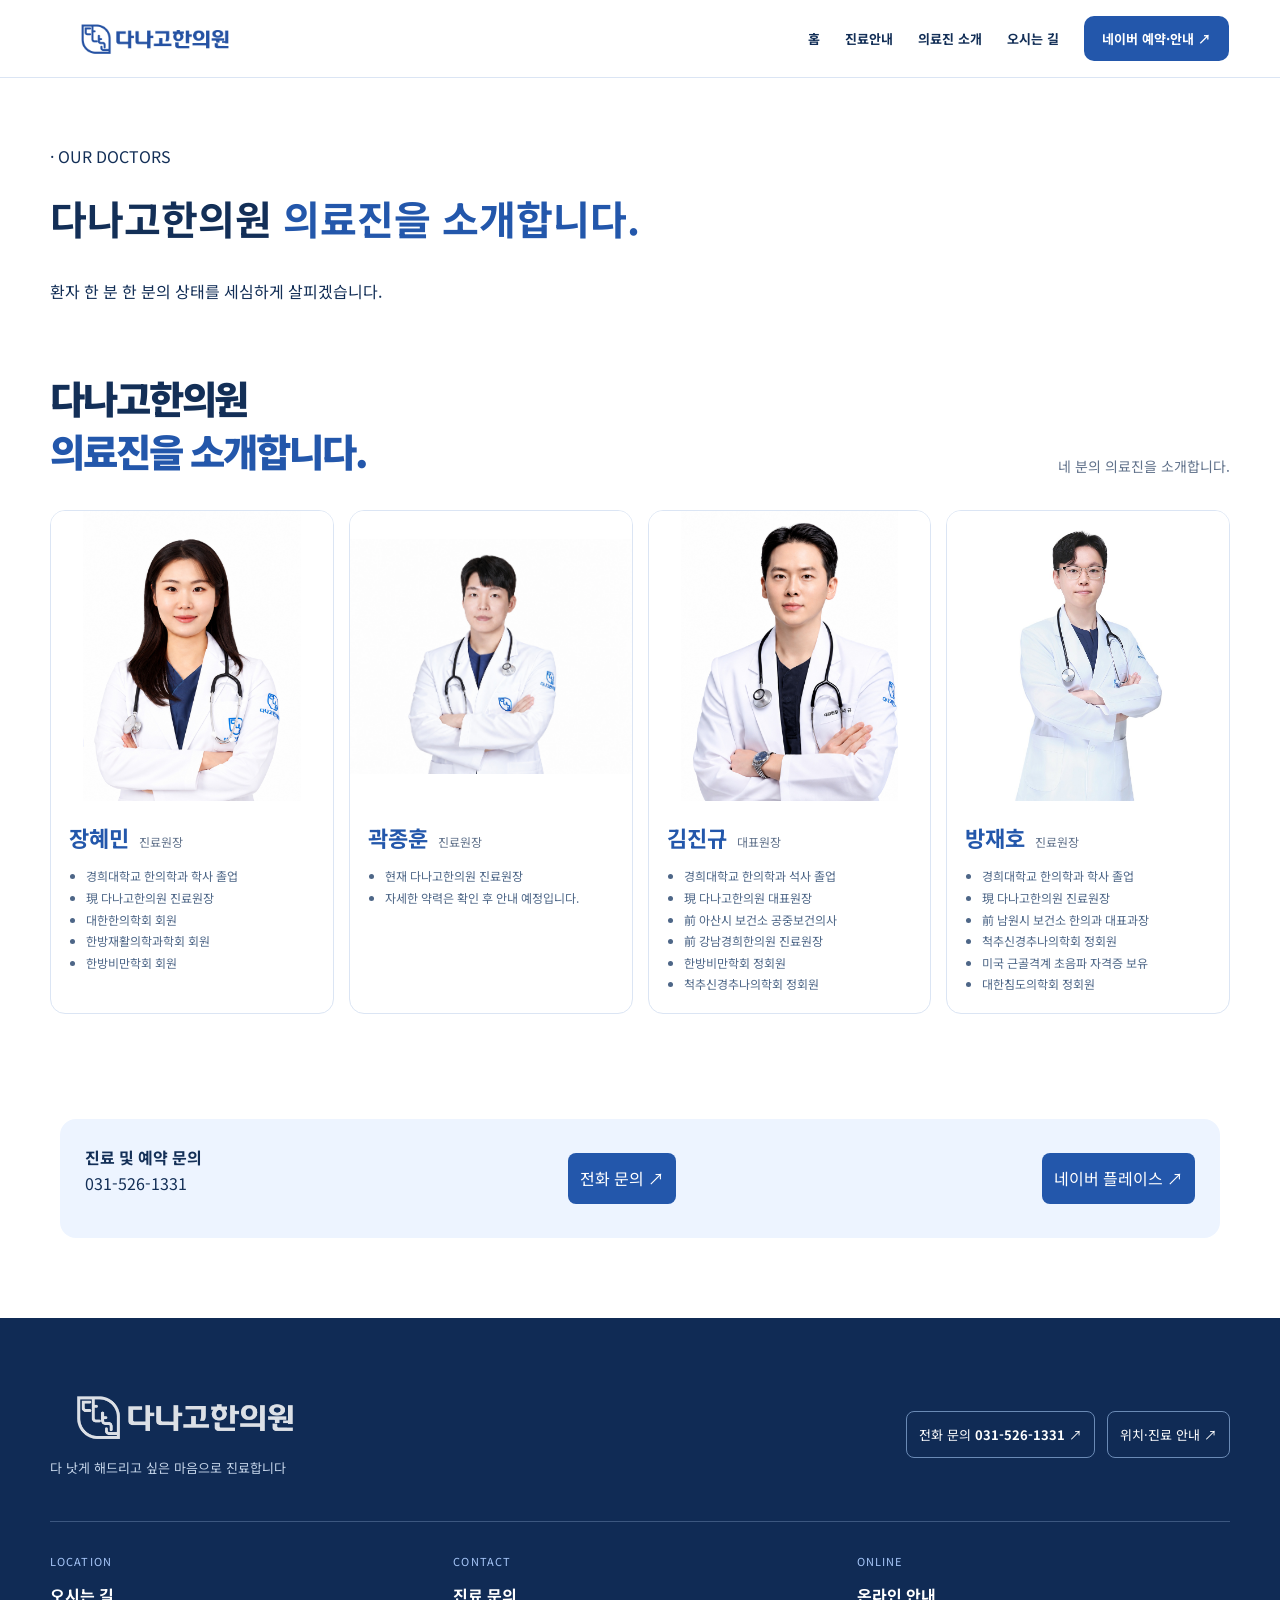
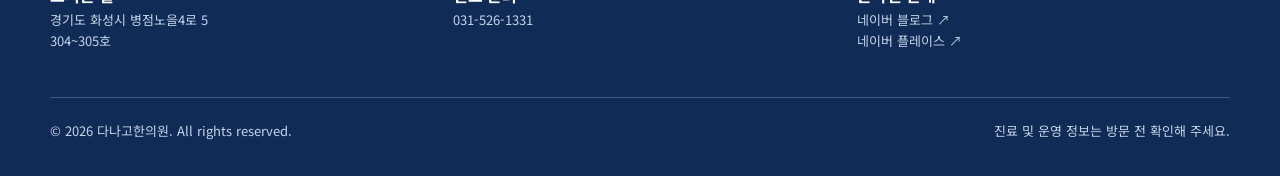
==== doctors.html @ 8981f70f "Add files via upload" ====
<!DOCTYPE html>

<html lang="ko"><head><meta charset="utf-8"/><meta content="width=device-width, initial-scale=1, viewport-fit=cover" name="viewport"/><meta content="#2454a6" name="theme-color"/><meta content="다나고한의원 의료진 소개. 장혜민, 곽종훈, 김진규, 방재호 원장의 학력 및 경력을 안내합니다." name="description"/><title>의료진 소개 | 다나고한의원</title><link href="danago-logo.png" rel="icon"/><link href="styles.css" rel="stylesheet"/><style id="v31-schedule-responsive">
.schedule-scroll{width:100%;max-width:100%;overflow:visible!important}
.schedule-table{width:100%;min-width:0!important;table-layout:fixed;border-collapse:separate;border-spacing:0;overflow:hidden;border-radius:15px;border:1px solid #dce6f4;background:#fff}
.schedule-table th,.schedule-table td{box-sizing:border-box;text-align:center;vertical-align:middle;white-space:nowrap}
.schedule-table thead th{background:#2356a6;color:#fff;padding:14px 4px;font-weight:700}
.schedule-table thead th:first-child{width:24%;text-align:left;padding-left:17px}
.schedule-table tbody th{width:24%;text-align:left;padding:16px 7px 16px 17px;font-weight:750;color:#173b79;white-space:normal}
.schedule-table tbody th small{display:block;font-size:11px;font-weight:500;color:#6d809d;margin-top:3px}
.schedule-table tbody td{padding:14px 1px;color:#c7d2e3;font-size:16px}
.schedule-table tbody td.on{color:#1767bb;font-weight:900}
.schedule-table tbody tr:not(:last-child) th,.schedule-table tbody tr:not(:last-child) td{border-bottom:1px solid #e7edf5}
.schedule-foot{font-size:12px;line-height:1.65;color:#667995;margin-top:12px}
@media(max-width:600px){.schedule-section{padding-left:14px!important;padding-right:14px!important}.schedule-table thead th{padding:10px 0;font-size:12px}.schedule-table thead th:first-child{width:27%;padding-left:9px}.schedule-table tbody th{width:27%;padding:13px 2px 13px 9px;font-size:12px;letter-spacing:-.4px}.schedule-table tbody th small{font-size:9px;letter-spacing:-.3px}.schedule-table tbody td{padding:12px 0;font-size:12px}.schedule-table{border-radius:11px}.schedule-foot{font-size:11px}}
@media(max-width:360px){.schedule-table tbody th{font-size:11px;padding-left:6px}.schedule-table tbody th small{font-size:8px}.schedule-table thead th{font-size:11px}.schedule-table tbody td{font-size:11px}}
</style></head><body><header class="header"><a aria-label="다나고한의원 홈" class="brand" href="index.html"><img alt="다나고한의원 로고" src="danago-logo.png"/></a><button aria-expanded="false" aria-label="메뉴 열기" class="menu-toggle"><span></span><span></span></button><nav class="nav" id="site-nav"><a href="index.html">홈</a><a href="index.html#care">진료안내</a><a aria-current="page" href="doctors.html">의료진 소개</a><a href="index.html#visit">오시는 길</a><a class="nav-cta" href="https://map.naver.com/p/search/다나고한의원%20병점" rel="noopener" target="_blank">네이버 예약·안내 ↗</a></nav></header><main class="doctors-page"><div class="doctors-page-intro"><p class="eyebrow"> · OUR DOCTORS</p><h1>다나고한의원 <em>의료진을 소개합니다.</em></h1><p>환자 한 분 한 분의 상태를 세심하게 살피겠습니다.</p></div> <section class="section doctors-section" id="doctors">
<div class="section-kicker"><span></span><b></b></div>
<div class="section-head doctors-head">
<h2>다나고한의원<br/><em>의료진을 소개합니다.</em></h2>
<p>네 분의 의료진을 소개합니다.</p>
</div>
<div class="doctors-grid premium-doctors-grid">
<article class="doctor-card">
<div class="doctor-photo"><img alt="장혜민 진료원장 프로필 사진" loading="lazy" src="doctor-jang.jpg"/></div>
<div class="doctor-info">
<span class="doctor-role"></span><h3>장혜민</h3><p class="doctor-title">진료원장</p>
<ul class="doctor-bio"><li>경희대학교 한의학과 학사 졸업</li><li>現 다나고한의원 진료원장</li><li>대한한의학회 회원</li><li>한방재활의학과학회 회원</li><li>한방비만학회 회원</li></ul>
</div>
</article>
<article class="doctor-card">
<div class="doctor-photo"><img alt="곽종훈 진료원장 프로필 사진" loading="lazy" src="doctor-kwak.jpg" style="object-fit:contain;object-position:center center;width:100%;height:100%;"/></div>
<div class="doctor-info">
<span class="doctor-role"></span><h3>곽종훈</h3><p class="doctor-title">진료원장</p>
<ul class="doctor-bio"><li>현재 다나고한의원 진료원장</li><li>자세한 약력은 확인 후 안내 예정입니다.</li></ul>
</div>
</article>
<article class="doctor-card">
<div class="doctor-photo"><img alt="김진규 대표원장 프로필 사진" loading="lazy" src="doctor-jingyu.jpg"/></div>
<div class="doctor-info">
<span class="doctor-role"></span><h3>김진규</h3><p class="doctor-title">대표원장</p>
<ul class="doctor-bio"><li>경희대학교 한의학과 석사 졸업</li><li>現 다나고한의원 대표원장</li><li>前 아산시 보건소 공중보건의사</li><li>前 강남경희한의원 진료원장</li><li>한방비만학회 정회원</li><li>척추신경추나의학회 정회원</li></ul>
</div>
</article>
<article class="doctor-card">
<div class="doctor-photo"><img alt="방재호 진료원장 프로필 사진" loading="lazy" src="doctor-bang.jpg"/></div>
<div class="doctor-info">
<span class="doctor-role"></span><h3>방재호</h3><p class="doctor-title">진료원장</p>
<ul class="doctor-bio"><li>경희대학교 한의학과 학사 졸업</li><li>現 다나고한의원 진료원장</li><li>前 남원시 보건소 한의과 대표과장</li><li>척추신경추나의학회 정회원</li><li>미국 근골격계 초음파 자격증 보유</li><li>대한침도의학회 정회원</li></ul>
</div>
</article>
</div>
</section><div class="doctors-contact"><div><strong>진료 및 예약 문의</strong><p>031-526-1331</p></div><a href="tel:0315261331">전화 문의 ↗</a><a href="https://map.naver.com/p/search/다나고한의원%20병점" rel="noopener" target="_blank">네이버 플레이스 ↗</a></div></main><footer class="footer" id="footer">
<div class="footer-inner">
<div class="footer-top">
<div class="footer-brand">
<a aria-label="다나고한의원 홈" class="footer-wordmark" href="index.html#home"><img alt="다나고한의원 공식 로고" class="footer-logo-img" src="danago-logo-white.png"/></a>
<p>다 낫게 해드리고 싶은 마음으로 진료합니다</p>
</div>
<div class="footer-cta">
<a class="footer-call" href="tel:0315261331">전화 문의 <strong>031-526-1331</strong> ↗</a>
<a class="footer-map" href="https://map.naver.com/p/search/다나고한의원%20병점" rel="noopener" target="_blank">위치·진료 안내 ↗</a>
</div>
</div>
<div class="footer-rule"></div>
<div class="footer-columns">
<div class="footer-col"><span class="footer-heading">LOCATION</span><strong>오시는 길</strong><p>경기도 화성시 병점노을4로 5<br/>304~305호</p></div>
<div class="footer-col"><span class="footer-heading">CONTACT</span><strong>진료 문의</strong><p><a href="tel:0315261331">031-526-1331</a></p></div>
<div class="footer-col"><span class="footer-heading">ONLINE</span><strong>온라인 안내</strong><p><a href="https://blog.naver.com/danago_hani" rel="noopener" target="_blank">네이버 블로그 ↗</a><br/><a href="https://map.naver.com/p/search/다나고한의원%20병점" rel="noopener" target="_blank">네이버 플레이스 ↗</a></p></div>
</div>
<div class="footer-bottom"><span>© <span class="year">2026</span> 다나고한의원. All rights reserved.</span><span>진료 및 운영 정보는 방문 전 확인해 주세요.</span></div>
</div>
</footer><div class="mobile-dock"><a href="tel:0315261331">☎ 전화 문의</a><a href="https://map.naver.com/p/search/다나고한의원%20병점" rel="noopener" target="_blank">N 네이버 안내</a></div><script src="script.js"></script></body></html>
---- styles.css ----
@import url('https://fonts.googleapis.com/css2?family=Noto+Sans+KR:wght@400;500;600;700;800;900&display=swap');
:root{--navy:#0d3167;--blue:#2357ab;--mid:#316bc3;--sky:#eef5ff;--line:#dbe5f4;--ink:#132f57;--muted:#61728b}*{box-sizing:border-box}html{scroll-behavior:smooth}body{margin:0;color:var(--ink);font-family:'Noto Sans KR',system-ui,sans-serif;word-break:keep-all;line-height:1.65;background:#fff}a{color:inherit;text-decoration:none}img{max-width:100%;display:block}h1,h2,h3,h4,p{margin-top:0}button{font:inherit}.header{height:78px;display:flex;align-items:center;justify-content:space-between;gap:24px;padding:0 max(4%,calc((100vw - 1240px)/2));border-bottom:1px solid var(--line);background:#fff;position:sticky;top:0;z-index:20}.brand img{width:208px;max-height:54px;object-fit:contain}.nav{display:flex;align-items:center;gap:25px;font-size:13px;font-weight:700}.nav>a:hover{color:var(--blue)}.nav-cta,.btn-primary{background:var(--blue);color:white!important;border-radius:10px;padding:12px 18px}.menu-toggle{display:none}.hero{background:linear-gradient(115deg,#f8fbff,#e7f0fd);overflow:hidden}.hero-inner{max-width:1240px;margin:auto;min-height:465px;padding:65px 30px;display:grid;grid-template-columns:1fr 1fr;align-items:center;gap:28px}.hero h1{font-size:clamp(34px,4.1vw,59px);font-weight:900;line-height:1.35;letter-spacing:-.065em;color:#1754aa}.hero-buttons{display:flex;gap:10px;flex-wrap:wrap}.btn{display:inline-flex;align-items:center;justify-content:center;gap:8px;padding:13px 20px;font-weight:800;border-radius:10px;font-size:14px}.btn-white{background:#fff;border:1px solid var(--line);color:var(--navy)}.hero-team{align-self:end;position:relative}.hero-team img{width:100%;height:340px;object-fit:cover;object-position:center 61%;border-radius:18px 18px 0 0}.hero-team span{position:absolute;top:14px;left:14px;background:#ffffffea;padding:7px 13px;border-radius:8px;font-size:12px;font-weight:700}.quick-links{max-width:1240px;margin:-18px auto 0;padding:0 20px;position:relative;display:grid;grid-template-columns:repeat(6,1fr);gap:8px}.quick-links a{background:#fff;border:1px solid var(--line);border-radius:12px;min-height:92px;padding:13px 14px;box-shadow:0 10px 24px #163c7110;display:flex;flex-direction:column;justify-content:center}.quick-num{font-size:12px;color:var(--blue);font-weight:900;letter-spacing:.08em}.quick-text strong{font-size:15px;line-height:1.35}.quick-arrow{display:none}.section{max-width:1240px;margin:auto;padding:105px 30px}.section-kicker{font-size:12px;font-weight:900;color:var(--blue);letter-spacing:.1em;margin-bottom:15px}.section-head{display:flex;justify-content:space-between;gap:32px;align-items:end;margin-bottom:32px}.section-head h2{font-size:clamp(27px,3vw,42px);letter-spacing:-.055em;line-height:1.4;margin:0;font-weight:900}.section-head h2 em{font-style:normal;color:var(--blue)}.section-head>p{max-width:420px;font-size:14px;color:var(--muted);margin:0}.process-grid,.diagnostics-grid{display:grid;grid-template-columns:repeat(4,1fr);gap:14px}.process-card,.modern-card{background:#fff;border:1px solid var(--line);border-radius:15px;padding:24px;min-width:0;box-shadow:0 10px 30px #0a37650a}.process-card{background:linear-gradient(150deg,#fff,#f4f8ff)}.process-top,.modern-card-top{display:flex;align-items:center;justify-content:space-between;color:var(--blue);font-size:11px;letter-spacing:.04em;font-weight:800;margin-bottom:35px}.process-icon{font-size:23px;opacity:.35}.process-card h3,.modern-card h3{font-size:20px;letter-spacing:-.04em;margin:0 0 12px}.process-card p,.modern-card p{color:var(--muted);font-size:13px;margin:0}.process-line{margin-top:24px;background:var(--line);height:3px;border-radius:3px}.diag-section,.program-section{max-width:none;padding-left:max(30px,calc((100vw - 1180px)/2));padding-right:max(30px,calc((100vw - 1180px)/2));background:#f8fbff}.program-section{background:#fff}.modern-card-top svg{width:42px;height:42px}.pulse-icon{font-size:36px}.programs-grid{display:grid;grid-template-columns:repeat(3,1fr);gap:16px}.program-card{display:flex;flex-direction:column;min-height:295px}.program-card .modern-card-top{background:var(--navy);color:#fff;padding:14px 17px;border-radius:10px;margin:-10px -10px 25px}.program-card p{flex:1}.program-tags{display:flex;flex-wrap:wrap;gap:6px;margin:17px 0}.program-tags span{font-size:12px;background:#edf4ff;color:#2253a0;border-radius:6px;padding:6px 9px;font-weight:700}.program-card>a{font-size:12px;color:var(--blue);font-weight:800;margin-top:10px}.schedule-scroll{overflow-x:auto;border:1px solid var(--line);border-radius:15px}.schedule-table{border-collapse:collapse;width:100%;text-align:center}.schedule-table th,.schedule-table td{padding:13px 8px;border-bottom:1px solid var(--line)}.schedule-table thead{background:var(--navy);color:white}.schedule-table tbody th{text-align:left;white-space:nowrap;padding-left:16px}.schedule-table small{font-size:10px;color:var(--muted);display:block}.schedule-table td.on{color:#245fc0}.schedule-foot{font-size:12px;color:var(--muted);margin:14px 0 0}.doctors-grid{display:grid;grid-template-columns:repeat(4,minmax(0,1fr));gap:15px}.doctor-card{border:1px solid var(--line);border-radius:15px;overflow:hidden;background:white}.doctor-photo{background:#fff;height:280px;overflow:hidden}.doctor-photo img{width:100%;height:100%;object-fit:cover;object-position:center 33%}.doctor-info{padding:18px}.doctor-info h3{display:inline-block;font-size:22px;color:var(--blue);margin:0 10px 10px 0}.doctor-title{display:inline;font-size:12px;color:var(--muted)}.doctor-bio{padding-left:17px;font-size:12px;color:#4d6687;line-height:1.8;margin:0}.statement{background:#204d94;color:white;text-align:center;padding:80px 20px}.statement h2{font-size:clamp(27px,3.2vw,44px);line-height:1.4;letter-spacing:-.05em}.statement em{font-style:normal;color:#bcd6ff}.statement-desc{font-size:13px}.parking-section{max-width:none;background:linear-gradient(125deg,#f0f6ff,#fff);padding-left:max(30px,calc((100vw - 1180px)/2));padding-right:max(30px,calc((100vw - 1180px)/2))}.parking-layout{display:grid;grid-template-columns:1.05fr 1fr;gap:20px}.parking-intro{border-radius:20px;padding:36px;background:var(--navy);color:white}.parking-sign{display:flex;align-items:center;gap:13px;font-size:30px;font-weight:900}.parking-sign span{font-size:15px}.parking-intro h3{font-size:25px;line-height:1.5;margin:20px 0}.parking-intro p{color:#d8e7ff;font-size:14px}.parking-highlight{margin:22px 0;background:#fff;color:var(--navy);padding:17px;border-radius:10px;font-size:14px}.parking-highlight strong{color:var(--blue)}.parking-note{font-size:12px!important}.parking-options{display:grid;gap:12px}.parking-options article{border:1px solid var(--line);background:white;border-radius:13px;padding:18px 22px}.parking-number{font-size:12px;color:var(--blue);font-weight:900}.parking-options h4{font-size:17px;margin:4px 0}.parking-options p{font-size:12px;color:var(--muted);margin:0}.parking-call{padding:12px 18px;background:#e7f0ff;color:var(--blue);font-size:13px;font-weight:800;border-radius:10px}.visit-grid{display:grid;grid-template-columns:1.1fr 1fr;gap:20px}.visit-details{display:grid;gap:12px}.visit-item,.hours-card{border:1px solid var(--line);border-radius:14px;padding:23px;background:#f9fbff}.visit-item{display:flex;gap:17px}.visit-icon{font-size:22px;color:var(--blue)}.visit-label,.hours-header{font-size:11px;color:var(--blue);font-weight:800}.visit-item h3{font-size:17px;margin:8px 0}.visit-item p,.visit-item a,.hours-note{font-size:12px;color:var(--muted)}.hours-row{display:grid;grid-template-columns:1fr 1fr;gap:5px;border-bottom:1px solid var(--line);padding:16px 0;font-size:13px}.hours-row small{grid-column:1/-1;color:var(--muted)}.full-btn{width:100%;margin-top:20px}.contact-band{background:var(--blue);color:white;display:flex;justify-content:center;align-items:center;gap:65px;padding:60px 25px}.contact-copy h2{font-size:30px}.contact-copy p{font-size:13px}.contact-actions{display:flex;gap:10px;flex-wrap:wrap}.btn-glass{border:1px solid #bcd6ff;color:white}.footer{background:#102b55;color:white}.footer-inner{max-width:1240px;margin:auto;padding:60px 30px 35px}.footer-top{display:flex;justify-content:space-between;gap:20px}.footer-logo-img{width:270px;max-height:85px;object-fit:contain;object-position:left}.footer-brand p,.footer-col p,.footer-bottom{color:#c4d4e9;font-size:13px}.footer-cta{display:flex;gap:12px;align-items:center}.footer-cta a{border:1px solid #6a8ab5;padding:12px;border-radius:8px;font-size:13px}.footer-rule{border-top:1px solid #3c5780;margin:30px 0}.footer-columns{display:grid;grid-template-columns:repeat(3,1fr);gap:30px}.footer-heading{display:block;font-size:11px;letter-spacing:.1em;color:#a8c8fa;margin-bottom:12px}.footer-col strong{display:block}.footer-bottom{border-top:1px solid #3c5780;padding-top:22px;margin-top:32px;display:flex;justify-content:space-between;gap:20px}.mobile-dock{display:none}.doctors-page-intro{max-width:1240px;margin:auto;padding:65px 30px 0}.doctors-page-intro h1{font-size:40px}.doctors-page-intro em{font-style:normal;color:var(--blue)}.doctors-contact{max-width:1160px;margin:0 auto 80px;background:#edf4ff;border-radius:16px;padding:25px;display:flex;align-items:center;justify-content:space-between;gap:15px}.doctors-contact a{background:var(--blue);color:#fff;padding:12px;border-radius:8px}.doctors-page .doctors-section{padding-top:35px}
@media(max-width:980px){.nav{gap:12px;font-size:11px}.brand img{width:170px}.quick-links{grid-template-columns:repeat(3,1fr)}.process-grid,.diagnostics-grid{grid-template-columns:repeat(2,1fr)}.programs-grid{grid-template-columns:repeat(2,1fr)}.doctors-grid{grid-template-columns:repeat(2,1fr)}.hero-inner{min-height:360px}.hero-team img{height:280px}}
@media(max-width:650px){.header{height:65px;padding:0 18px}.brand img{width:175px}.menu-toggle{display:flex;flex-direction:column;justify-content:center;gap:6px;background:transparent;border:0;width:40px;height:40px}.menu-toggle span{width:25px;height:2px;background:var(--navy)}.nav{display:none;position:absolute;left:0;right:0;top:65px;background:white;flex-direction:column;align-items:stretch;gap:0;padding:10px 22px 22px;box-shadow:0 16px 30px #153c6818}.nav.open{display:flex}.nav a{padding:12px 0;font-size:15px}.nav .nav-cta{text-align:center;padding:12px}.hero-inner{padding:42px 20px 0;grid-template-columns:1fr;gap:25px}.hero h1{font-size:clamp(30px,8vw,42px)}.hero-team img{height:245px;object-position:center 55%}.quick-links{grid-template-columns:repeat(3,1fr);gap:6px;padding:0 12px;margin-top:12px}.quick-links a{min-height:76px;padding:9px}.quick-text strong{font-size:12px}.section{padding:70px 18px}.section-head{display:block;margin-bottom:24px}.section-head h2{font-size:28px}.section-head>p{margin-top:12px}.process-grid,.diagnostics-grid,.programs-grid{grid-template-columns:1fr 1fr;gap:9px}.process-card,.modern-card{padding:15px}.process-card h3,.modern-card h3{font-size:16px}.process-card p,.modern-card p{font-size:12px}.process-top,.modern-card-top{margin-bottom:17px}.program-card{min-height:300px}.program-card .modern-card-top{padding:10px;margin:-5px -5px 15px}.program-tags span{font-size:10px;padding:5px}.schedule-table th,.schedule-table td{padding:9px 3px;font-size:11px}.schedule-table tbody th{padding-left:6px;font-size:10px}.schedule-table small{font-size:8px}.doctors-grid{grid-template-columns:repeat(2,minmax(0,1fr));gap:9px}.doctor-photo{height:215px}.doctor-info{padding:12px}.doctor-info h3{font-size:18px}.doctor-bio{font-size:10px;padding-left:14px}.parking-layout,.visit-grid{grid-template-columns:1fr}.parking-intro{padding:24px}.parking-intro h3{font-size:21px}.contact-band,.footer-top{flex-direction:column;align-items:stretch;gap:18px}.footer-inner{padding:50px 20px 100px}.footer-columns{grid-template-columns:1fr 1fr;gap:22px}.footer-bottom{flex-direction:column}.footer-cta{flex-wrap:wrap}.mobile-dock{display:grid;grid-template-columns:1fr 1fr;position:fixed;bottom:0;left:0;right:0;z-index:30;background:#fff;padding:10px 14px calc(10px + env(safe-area-inset-bottom));gap:10px;box-shadow:0 -6px 20px #132f5722}.mobile-dock a{background:var(--blue);color:#fff;padding:12px 6px;border-radius:8px;text-align:center;font-size:13px;font-weight:800}.mobile-dock a:last-child{background:var(--navy)}.doctors-page-intro{padding:40px 20px 0}.doctors-page-intro h1{font-size:28px}.doctors-contact{margin:0 18px 40px;flex-wrap:wrap}.hours-row{grid-template-columns:1fr 1fr}}
@media(max-width:370px){.programs-grid{grid-template-columns:1fr}.doctor-photo{height:175px}.hero-team img{height:205px}}


/* v27: hero, philosophy and mobile refinements */
.hero-inner{grid-template-columns:minmax(0,1fr)!important;max-width:1180px;margin:auto;min-height:410px!important}
.hero-copy{max-width:940px}
.hero{background:radial-gradient(circle at 84% 15%,#d9e8ff 0,transparent 38%),linear-gradient(115deg,#f8fbff,#eaf3ff 65%,#f4f8ff)}
.diagnostics-grid{align-items:stretch}
.diag-card{height:100%;display:flex;flex-direction:column}
.diag-card .modern-card-top{min-height:52px;margin-bottom:20px}
.diag-card h3{margin-top:auto}
.program-card{min-height:230px}
.program-card p{margin-bottom:22px}
.doctor-photo{height:290px;display:flex;justify-content:center;align-items:center;background:#fff}
.doctor-photo img{object-fit:contain!important;object-position:center center!important}
.philosophy-section{max-width:none;background:linear-gradient(180deg,#f4f8ff,#fff);padding-left:max(30px,calc((100vw - 1180px)/2));padding-right:max(30px,calc((100vw - 1180px)/2))}
.philosophy-layout{display:grid;grid-template-columns:1fr 1fr;gap:20px}
.philosophy-card{background:white;border:1px solid #dbe5f4;border-radius:20px;padding:38px;box-shadow:0 12px 35px #0d31670a}
.philosophy-label{color:#2a60b6;font-size:12px;font-weight:800;letter-spacing:.07em}
.philosophy-card h3{font-size:clamp(23px,2.4vw,32px);line-height:1.4;letter-spacing:-.05em;margin:18px 0 24px}
.philosophy-card>p{font-size:14px;color:#506783;line-height:1.95}
.philosophy-goal{background:linear-gradient(140deg,#123b78,#0d3167);color:white}
.philosophy-goal .philosophy-label{color:#bbd7ff}
.goal-list{display:grid;gap:12px}
.goal-list>div{border:1px solid #ffffff30;border-radius:12px;padding:15px 18px;background:#ffffff0c}
.goal-list span{font-size:11px;color:#9cc7ff;margin-right:12px}
.goal-list strong{font-size:15px}
.goal-list p{font-size:12px;color:#d4e5ff;margin:8px 0 0 32px}
@media(max-width:650px){
.hero-inner{padding:55px 22px!important;min-height:340px!important}
.hero h1{font-size:clamp(32px,8vw,45px);line-height:1.38}
.philosophy-layout{grid-template-columns:1fr}
.philosophy-card{padding:25px 22px}
.diag-card .modern-card-top{min-height:48px}
.diag-card{min-height:215px}
.doctor-photo{height:230px}
.program-card{min-height:230px}
}
@media(max-width:380px){.diagnostics-grid{grid-template-columns:1fr 1fr}.doctor-photo{height:175px}}
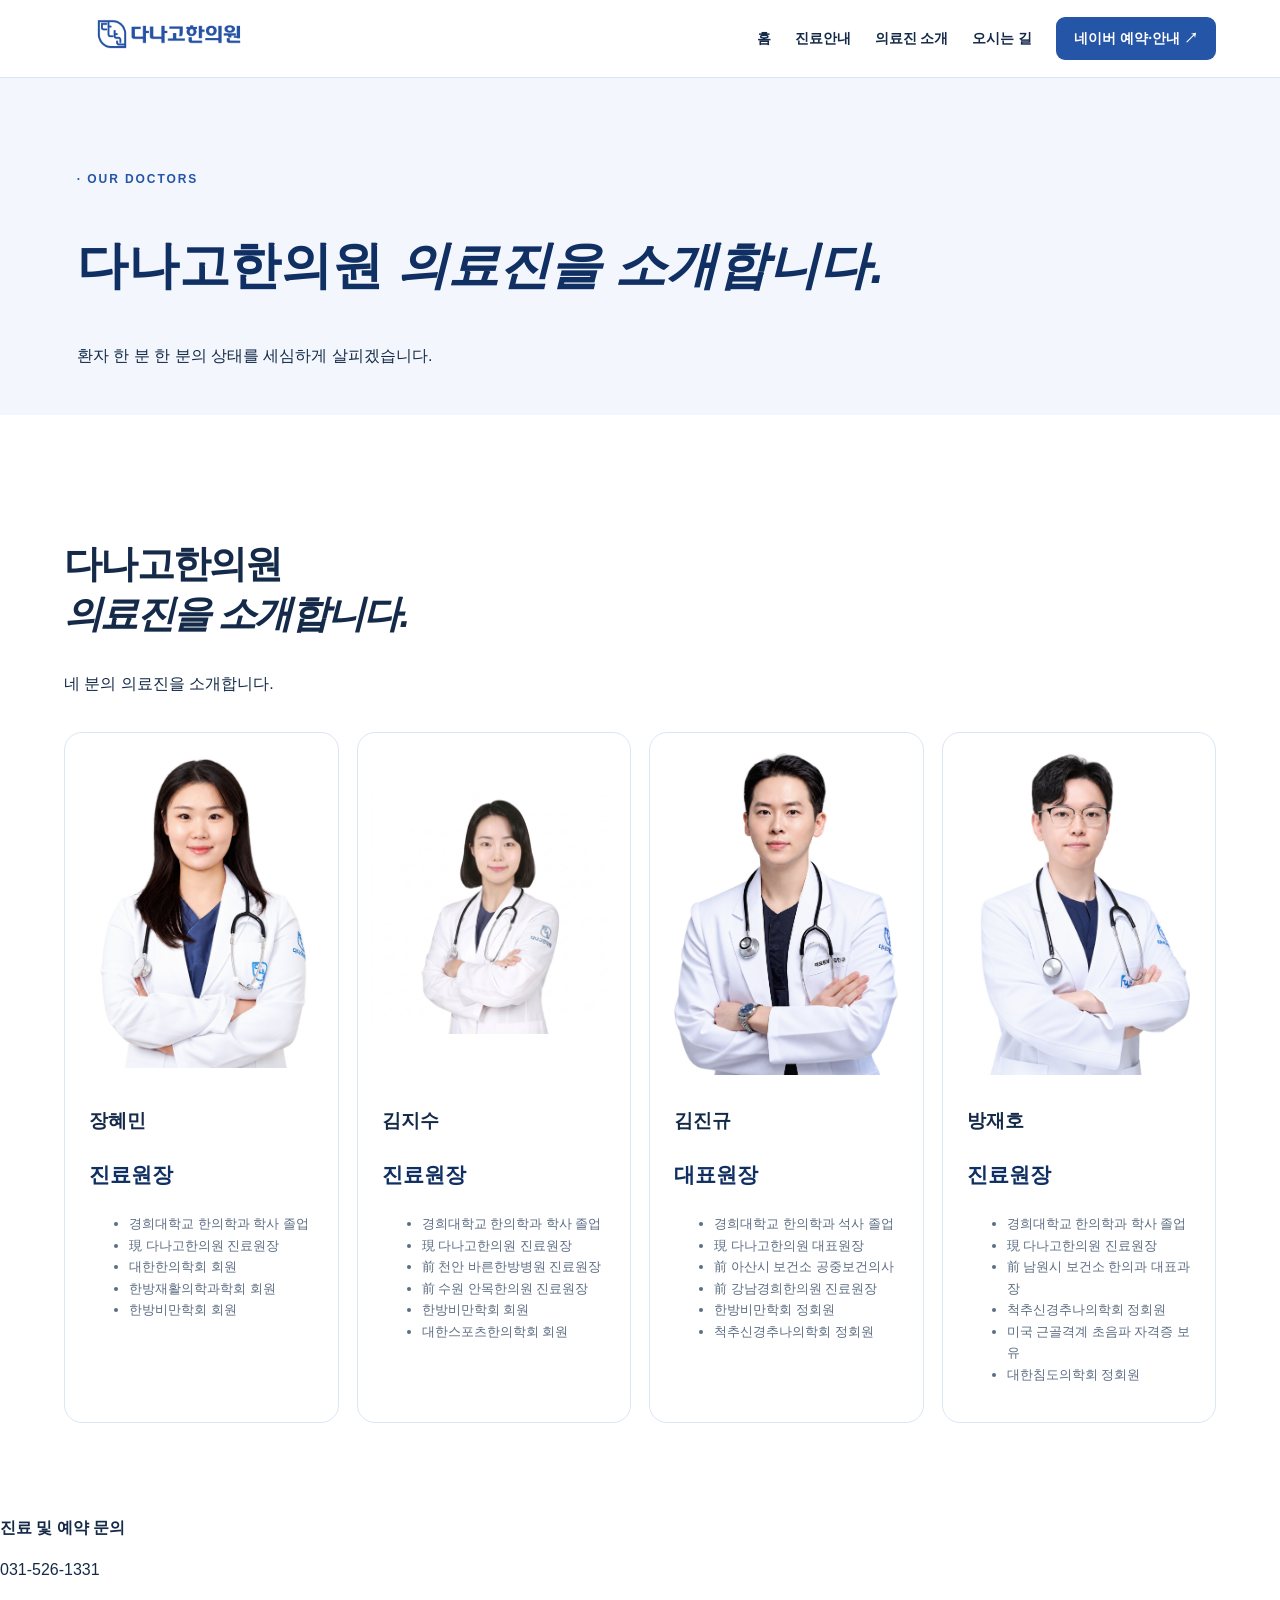
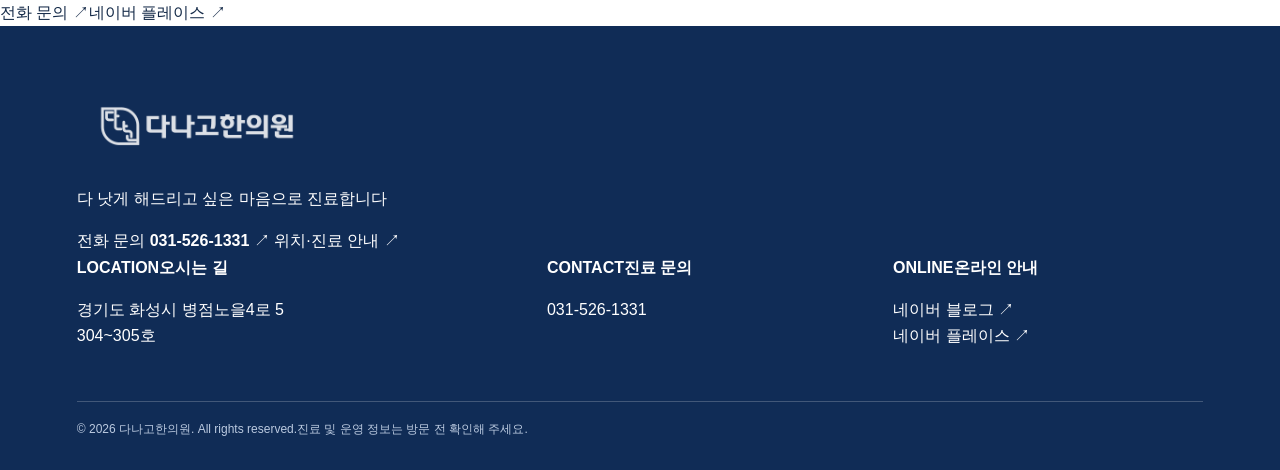
==== commit d48870d5: "Add files via upload" ====
--- a/doctors.html
+++ b/doctors.html
@@ -1,20 +1,6 @@
 <!DOCTYPE html>
 
-<html lang="ko"><head><meta charset="utf-8"/><meta content="width=device-width, initial-scale=1, viewport-fit=cover" name="viewport"/><meta content="#2454a6" name="theme-color"/><meta content="다나고한의원 의료진 소개. 장혜민, 곽종훈, 김진규, 방재호 원장의 학력 및 경력을 안내합니다." name="description"/><title>의료진 소개 | 다나고한의원</title><link href="danago-logo.png" rel="icon"/><link href="styles.css" rel="stylesheet"/><style id="v31-schedule-responsive">
-.schedule-scroll{width:100%;max-width:100%;overflow:visible!important}
-.schedule-table{width:100%;min-width:0!important;table-layout:fixed;border-collapse:separate;border-spacing:0;overflow:hidden;border-radius:15px;border:1px solid #dce6f4;background:#fff}
-.schedule-table th,.schedule-table td{box-sizing:border-box;text-align:center;vertical-align:middle;white-space:nowrap}
-.schedule-table thead th{background:#2356a6;color:#fff;padding:14px 4px;font-weight:700}
-.schedule-table thead th:first-child{width:24%;text-align:left;padding-left:17px}
-.schedule-table tbody th{width:24%;text-align:left;padding:16px 7px 16px 17px;font-weight:750;color:#173b79;white-space:normal}
-.schedule-table tbody th small{display:block;font-size:11px;font-weight:500;color:#6d809d;margin-top:3px}
-.schedule-table tbody td{padding:14px 1px;color:#c7d2e3;font-size:16px}
-.schedule-table tbody td.on{color:#1767bb;font-weight:900}
-.schedule-table tbody tr:not(:last-child) th,.schedule-table tbody tr:not(:last-child) td{border-bottom:1px solid #e7edf5}
-.schedule-foot{font-size:12px;line-height:1.65;color:#667995;margin-top:12px}
-@media(max-width:600px){.schedule-section{padding-left:14px!important;padding-right:14px!important}.schedule-table thead th{padding:10px 0;font-size:12px}.schedule-table thead th:first-child{width:27%;padding-left:9px}.schedule-table tbody th{width:27%;padding:13px 2px 13px 9px;font-size:12px;letter-spacing:-.4px}.schedule-table tbody th small{font-size:9px;letter-spacing:-.3px}.schedule-table tbody td{padding:12px 0;font-size:12px}.schedule-table{border-radius:11px}.schedule-foot{font-size:11px}}
-@media(max-width:360px){.schedule-table tbody th{font-size:11px;padding-left:6px}.schedule-table tbody th small{font-size:8px}.schedule-table thead th{font-size:11px}.schedule-table tbody td{font-size:11px}}
-</style></head><body><header class="header"><a aria-label="다나고한의원 홈" class="brand" href="index.html"><img alt="다나고한의원 로고" src="danago-logo.png"/></a><button aria-expanded="false" aria-label="메뉴 열기" class="menu-toggle"><span></span><span></span></button><nav class="nav" id="site-nav"><a href="index.html">홈</a><a href="index.html#care">진료안내</a><a aria-current="page" href="doctors.html">의료진 소개</a><a href="index.html#visit">오시는 길</a><a class="nav-cta" href="https://map.naver.com/p/search/다나고한의원%20병점" rel="noopener" target="_blank">네이버 예약·안내 ↗</a></nav></header><main class="doctors-page"><div class="doctors-page-intro"><p class="eyebrow"> · OUR DOCTORS</p><h1>다나고한의원 <em>의료진을 소개합니다.</em></h1><p>환자 한 분 한 분의 상태를 세심하게 살피겠습니다.</p></div> <section class="section doctors-section" id="doctors">
+<html lang="ko"><head><meta charset="utf-8"/><meta content="width=device-width, initial-scale=1, viewport-fit=cover" name="viewport"/><meta content="#2454a6" name="theme-color"/><meta content="다나고한의원 의료진 소개. 장혜민, 김지수, 김진규, 방재호 원장의 학력 및 경력을 안내합니다." name="description"/><title>의료진 소개 | 다나고한의원</title><link href="danago-logo.png" rel="icon"/><link href="styles.css" rel="stylesheet"/></head><body><header class="header"><a aria-label="다나고한의원 홈" class="brand" href="index.html"><img alt="다나고한의원 로고" src="danago-logo.png"/></a><button aria-expanded="false" aria-label="메뉴 열기" class="menu-toggle"><span></span><span></span></button><nav class="nav" id="site-nav"><a href="index.html">홈</a><a href="index.html#care">진료안내</a><a aria-current="page" href="doctors.html">의료진 소개</a><a href="index.html#visit">오시는 길</a><a class="nav-cta" href="https://map.naver.com/p/search/다나고한의원%20병점" rel="noopener" target="_blank">네이버 예약·안내 ↗</a></nav></header><main class="doctors-page"><div class="doctors-page-intro"><p class="eyebrow"> · OUR DOCTORS</p><h1>다나고한의원 <em>의료진을 소개합니다.</em></h1><p>환자 한 분 한 분의 상태를 세심하게 살피겠습니다.</p></div> <section class="section doctors-section" id="doctors">
 <div class="section-kicker"><span></span><b></b></div>
 <div class="section-head doctors-head">
 <h2>다나고한의원<br/><em>의료진을 소개합니다.</em></h2>
@@ -29,10 +15,10 @@
 </div>
 </article>
 <article class="doctor-card">
-<div class="doctor-photo"><img alt="곽종훈 진료원장 프로필 사진" loading="lazy" src="doctor-kwak.jpg" style="object-fit:contain;object-position:center center;width:100%;height:100%;"/></div>
+<div class="doctor-photo"><img alt="김지수 진료원장 프로필 사진" loading="lazy" src="doctor-jisu.jpg"/></div>
 <div class="doctor-info">
-<span class="doctor-role"></span><h3>곽종훈</h3><p class="doctor-title">진료원장</p>
-<ul class="doctor-bio"><li>현재 다나고한의원 진료원장</li><li>자세한 약력은 확인 후 안내 예정입니다.</li></ul>
+<span class="doctor-role"></span><h3>김지수</h3><p class="doctor-title">진료원장</p>
+<ul class="doctor-bio"><li>경희대학교 한의학과 학사 졸업</li><li>現 다나고한의원 진료원장</li><li>前 천안 바른한방병원 진료원장</li><li>前 수원 안목한의원 진료원장</li><li>한방비만학회 회원</li><li>대한스포츠한의학회 회원</li></ul>
 </div>
 </article>
 <article class="doctor-card">
--- a/styles.css
+++ b/styles.css
@@ -1,43 +1,4 @@
-@import url('https://fonts.googleapis.com/css2?family=Noto+Sans+KR:wght@400;500;600;700;800;900&display=swap');
-:root{--navy:#0d3167;--blue:#2357ab;--mid:#316bc3;--sky:#eef5ff;--line:#dbe5f4;--ink:#132f57;--muted:#61728b}*{box-sizing:border-box}html{scroll-behavior:smooth}body{margin:0;color:var(--ink);font-family:'Noto Sans KR',system-ui,sans-serif;word-break:keep-all;line-height:1.65;background:#fff}a{color:inherit;text-decoration:none}img{max-width:100%;display:block}h1,h2,h3,h4,p{margin-top:0}button{font:inherit}.header{height:78px;display:flex;align-items:center;justify-content:space-between;gap:24px;padding:0 max(4%,calc((100vw - 1240px)/2));border-bottom:1px solid var(--line);background:#fff;position:sticky;top:0;z-index:20}.brand img{width:208px;max-height:54px;object-fit:contain}.nav{display:flex;align-items:center;gap:25px;font-size:13px;font-weight:700}.nav>a:hover{color:var(--blue)}.nav-cta,.btn-primary{background:var(--blue);color:white!important;border-radius:10px;padding:12px 18px}.menu-toggle{display:none}.hero{background:linear-gradient(115deg,#f8fbff,#e7f0fd);overflow:hidden}.hero-inner{max-width:1240px;margin:auto;min-height:465px;padding:65px 30px;display:grid;grid-template-columns:1fr 1fr;align-items:center;gap:28px}.hero h1{font-size:clamp(34px,4.1vw,59px);font-weight:900;line-height:1.35;letter-spacing:-.065em;color:#1754aa}.hero-buttons{display:flex;gap:10px;flex-wrap:wrap}.btn{display:inline-flex;align-items:center;justify-content:center;gap:8px;padding:13px 20px;font-weight:800;border-radius:10px;font-size:14px}.btn-white{background:#fff;border:1px solid var(--line);color:var(--navy)}.hero-team{align-self:end;position:relative}.hero-team img{width:100%;height:340px;object-fit:cover;object-position:center 61%;border-radius:18px 18px 0 0}.hero-team span{position:absolute;top:14px;left:14px;background:#ffffffea;padding:7px 13px;border-radius:8px;font-size:12px;font-weight:700}.quick-links{max-width:1240px;margin:-18px auto 0;padding:0 20px;position:relative;display:grid;grid-template-columns:repeat(6,1fr);gap:8px}.quick-links a{background:#fff;border:1px solid var(--line);border-radius:12px;min-height:92px;padding:13px 14px;box-shadow:0 10px 24px #163c7110;display:flex;flex-direction:column;justify-content:center}.quick-num{font-size:12px;color:var(--blue);font-weight:900;letter-spacing:.08em}.quick-text strong{font-size:15px;line-height:1.35}.quick-arrow{display:none}.section{max-width:1240px;margin:auto;padding:105px 30px}.section-kicker{font-size:12px;font-weight:900;color:var(--blue);letter-spacing:.1em;margin-bottom:15px}.section-head{display:flex;justify-content:space-between;gap:32px;align-items:end;margin-bottom:32px}.section-head h2{font-size:clamp(27px,3vw,42px);letter-spacing:-.055em;line-height:1.4;margin:0;font-weight:900}.section-head h2 em{font-style:normal;color:var(--blue)}.section-head>p{max-width:420px;font-size:14px;color:var(--muted);margin:0}.process-grid,.diagnostics-grid{display:grid;grid-template-columns:repeat(4,1fr);gap:14px}.process-card,.modern-card{background:#fff;border:1px solid var(--line);border-radius:15px;padding:24px;min-width:0;box-shadow:0 10px 30px #0a37650a}.process-card{background:linear-gradient(150deg,#fff,#f4f8ff)}.process-top,.modern-card-top{display:flex;align-items:center;justify-content:space-between;color:var(--blue);font-size:11px;letter-spacing:.04em;font-weight:800;margin-bottom:35px}.process-icon{font-size:23px;opacity:.35}.process-card h3,.modern-card h3{font-size:20px;letter-spacing:-.04em;margin:0 0 12px}.process-card p,.modern-card p{color:var(--muted);font-size:13px;margin:0}.process-line{margin-top:24px;background:var(--line);height:3px;border-radius:3px}.diag-section,.program-section{max-width:none;padding-left:max(30px,calc((100vw - 1180px)/2));padding-right:max(30px,calc((100vw - 1180px)/2));background:#f8fbff}.program-section{background:#fff}.modern-card-top svg{width:42px;height:42px}.pulse-icon{font-size:36px}.programs-grid{display:grid;grid-template-columns:repeat(3,1fr);gap:16px}.program-card{display:flex;flex-direction:column;min-height:295px}.program-card .modern-card-top{background:var(--navy);color:#fff;padding:14px 17px;border-radius:10px;margin:-10px -10px 25px}.program-card p{flex:1}.program-tags{display:flex;flex-wrap:wrap;gap:6px;margin:17px 0}.program-tags span{font-size:12px;background:#edf4ff;color:#2253a0;border-radius:6px;padding:6px 9px;font-weight:700}.program-card>a{font-size:12px;color:var(--blue);font-weight:800;margin-top:10px}.schedule-scroll{overflow-x:auto;border:1px solid var(--line);border-radius:15px}.schedule-table{border-collapse:collapse;width:100%;text-align:center}.schedule-table th,.schedule-table td{padding:13px 8px;border-bottom:1px solid var(--line)}.schedule-table thead{background:var(--navy);color:white}.schedule-table tbody th{text-align:left;white-space:nowrap;padding-left:16px}.schedule-table small{font-size:10px;color:var(--muted);display:block}.schedule-table td.on{color:#245fc0}.schedule-foot{font-size:12px;color:var(--muted);margin:14px 0 0}.doctors-grid{display:grid;grid-template-columns:repeat(4,minmax(0,1fr));gap:15px}.doctor-card{border:1px solid var(--line);border-radius:15px;overflow:hidden;background:white}.doctor-photo{background:#fff;height:280px;overflow:hidden}.doctor-photo img{width:100%;height:100%;object-fit:cover;object-position:center 33%}.doctor-info{padding:18px}.doctor-info h3{display:inline-block;font-size:22px;color:var(--blue);margin:0 10px 10px 0}.doctor-title{display:inline;font-size:12px;color:var(--muted)}.doctor-bio{padding-left:17px;font-size:12px;color:#4d6687;line-height:1.8;margin:0}.statement{background:#204d94;color:white;text-align:center;padding:80px 20px}.statement h2{font-size:clamp(27px,3.2vw,44px);line-height:1.4;letter-spacing:-.05em}.statement em{font-style:normal;color:#bcd6ff}.statement-desc{font-size:13px}.parking-section{max-width:none;background:linear-gradient(125deg,#f0f6ff,#fff);padding-left:max(30px,calc((100vw - 1180px)/2));padding-right:max(30px,calc((100vw - 1180px)/2))}.parking-layout{display:grid;grid-template-columns:1.05fr 1fr;gap:20px}.parking-intro{border-radius:20px;padding:36px;background:var(--navy);color:white}.parking-sign{display:flex;align-items:center;gap:13px;font-size:30px;font-weight:900}.parking-sign span{font-size:15px}.parking-intro h3{font-size:25px;line-height:1.5;margin:20px 0}.parking-intro p{color:#d8e7ff;font-size:14px}.parking-highlight{margin:22px 0;background:#fff;color:var(--navy);padding:17px;border-radius:10px;font-size:14px}.parking-highlight strong{color:var(--blue)}.parking-note{font-size:12px!important}.parking-options{display:grid;gap:12px}.parking-options article{border:1px solid var(--line);background:white;border-radius:13px;padding:18px 22px}.parking-number{font-size:12px;color:var(--blue);font-weight:900}.parking-options h4{font-size:17px;margin:4px 0}.parking-options p{font-size:12px;color:var(--muted);margin:0}.parking-call{padding:12px 18px;background:#e7f0ff;color:var(--blue);font-size:13px;font-weight:800;border-radius:10px}.visit-grid{display:grid;grid-template-columns:1.1fr 1fr;gap:20px}.visit-details{display:grid;gap:12px}.visit-item,.hours-card{border:1px solid var(--line);border-radius:14px;padding:23px;background:#f9fbff}.visit-item{display:flex;gap:17px}.visit-icon{font-size:22px;color:var(--blue)}.visit-label,.hours-header{font-size:11px;color:var(--blue);font-weight:800}.visit-item h3{font-size:17px;margin:8px 0}.visit-item p,.visit-item a,.hours-note{font-size:12px;color:var(--muted)}.hours-row{display:grid;grid-template-columns:1fr 1fr;gap:5px;border-bottom:1px solid var(--line);padding:16px 0;font-size:13px}.hours-row small{grid-column:1/-1;color:var(--muted)}.full-btn{width:100%;margin-top:20px}.contact-band{background:var(--blue);color:white;display:flex;justify-content:center;align-items:center;gap:65px;padding:60px 25px}.contact-copy h2{font-size:30px}.contact-copy p{font-size:13px}.contact-actions{display:flex;gap:10px;flex-wrap:wrap}.btn-glass{border:1px solid #bcd6ff;color:white}.footer{background:#102b55;color:white}.footer-inner{max-width:1240px;margin:auto;padding:60px 30px 35px}.footer-top{display:flex;justify-content:space-between;gap:20px}.footer-logo-img{width:270px;max-height:85px;object-fit:contain;object-position:left}.footer-brand p,.footer-col p,.footer-bottom{color:#c4d4e9;font-size:13px}.footer-cta{display:flex;gap:12px;align-items:center}.footer-cta a{border:1px solid #6a8ab5;padding:12px;border-radius:8px;font-size:13px}.footer-rule{border-top:1px solid #3c5780;margin:30px 0}.footer-columns{display:grid;grid-template-columns:repeat(3,1fr);gap:30px}.footer-heading{display:block;font-size:11px;letter-spacing:.1em;color:#a8c8fa;margin-bottom:12px}.footer-col strong{display:block}.footer-bottom{border-top:1px solid #3c5780;padding-top:22px;margin-top:32px;display:flex;justify-content:space-between;gap:20px}.mobile-dock{display:none}.doctors-page-intro{max-width:1240px;margin:auto;padding:65px 30px 0}.doctors-page-intro h1{font-size:40px}.doctors-page-intro em{font-style:normal;color:var(--blue)}.doctors-contact{max-width:1160px;margin:0 auto 80px;background:#edf4ff;border-radius:16px;padding:25px;display:flex;align-items:center;justify-content:space-between;gap:15px}.doctors-contact a{background:var(--blue);color:#fff;padding:12px;border-radius:8px}.doctors-page .doctors-section{padding-top:35px}
-@media(max-width:980px){.nav{gap:12px;font-size:11px}.brand img{width:170px}.quick-links{grid-template-columns:repeat(3,1fr)}.process-grid,.diagnostics-grid{grid-template-columns:repeat(2,1fr)}.programs-grid{grid-template-columns:repeat(2,1fr)}.doctors-grid{grid-template-columns:repeat(2,1fr)}.hero-inner{min-height:360px}.hero-team img{height:280px}}
-@media(max-width:650px){.header{height:65px;padding:0 18px}.brand img{width:175px}.menu-toggle{display:flex;flex-direction:column;justify-content:center;gap:6px;background:transparent;border:0;width:40px;height:40px}.menu-toggle span{width:25px;height:2px;background:var(--navy)}.nav{display:none;position:absolute;left:0;right:0;top:65px;background:white;flex-direction:column;align-items:stretch;gap:0;padding:10px 22px 22px;box-shadow:0 16px 30px #153c6818}.nav.open{display:flex}.nav a{padding:12px 0;font-size:15px}.nav .nav-cta{text-align:center;padding:12px}.hero-inner{padding:42px 20px 0;grid-template-columns:1fr;gap:25px}.hero h1{font-size:clamp(30px,8vw,42px)}.hero-team img{height:245px;object-position:center 55%}.quick-links{grid-template-columns:repeat(3,1fr);gap:6px;padding:0 12px;margin-top:12px}.quick-links a{min-height:76px;padding:9px}.quick-text strong{font-size:12px}.section{padding:70px 18px}.section-head{display:block;margin-bottom:24px}.section-head h2{font-size:28px}.section-head>p{margin-top:12px}.process-grid,.diagnostics-grid,.programs-grid{grid-template-columns:1fr 1fr;gap:9px}.process-card,.modern-card{padding:15px}.process-card h3,.modern-card h3{font-size:16px}.process-card p,.modern-card p{font-size:12px}.process-top,.modern-card-top{margin-bottom:17px}.program-card{min-height:300px}.program-card .modern-card-top{padding:10px;margin:-5px -5px 15px}.program-tags span{font-size:10px;padding:5px}.schedule-table th,.schedule-table td{padding:9px 3px;font-size:11px}.schedule-table tbody th{padding-left:6px;font-size:10px}.schedule-table small{font-size:8px}.doctors-grid{grid-template-columns:repeat(2,minmax(0,1fr));gap:9px}.doctor-photo{height:215px}.doctor-info{padding:12px}.doctor-info h3{font-size:18px}.doctor-bio{font-size:10px;padding-left:14px}.parking-layout,.visit-grid{grid-template-columns:1fr}.parking-intro{padding:24px}.parking-intro h3{font-size:21px}.contact-band,.footer-top{flex-direction:column;align-items:stretch;gap:18px}.footer-inner{padding:50px 20px 100px}.footer-columns{grid-template-columns:1fr 1fr;gap:22px}.footer-bottom{flex-direction:column}.footer-cta{flex-wrap:wrap}.mobile-dock{display:grid;grid-template-columns:1fr 1fr;position:fixed;bottom:0;left:0;right:0;z-index:30;background:#fff;padding:10px 14px calc(10px + env(safe-area-inset-bottom));gap:10px;box-shadow:0 -6px 20px #132f5722}.mobile-dock a{background:var(--blue);color:#fff;padding:12px 6px;border-radius:8px;text-align:center;font-size:13px;font-weight:800}.mobile-dock a:last-child{background:var(--navy)}.doctors-page-intro{padding:40px 20px 0}.doctors-page-intro h1{font-size:28px}.doctors-contact{margin:0 18px 40px;flex-wrap:wrap}.hours-row{grid-template-columns:1fr 1fr}}
-@media(max-width:370px){.programs-grid{grid-template-columns:1fr}.doctor-photo{height:175px}.hero-team img{height:205px}}
 
-
-/* v27: hero, philosophy and mobile refinements */
-.hero-inner{grid-template-columns:minmax(0,1fr)!important;max-width:1180px;margin:auto;min-height:410px!important}
-.hero-copy{max-width:940px}
-.hero{background:radial-gradient(circle at 84% 15%,#d9e8ff 0,transparent 38%),linear-gradient(115deg,#f8fbff,#eaf3ff 65%,#f4f8ff)}
-.diagnostics-grid{align-items:stretch}
-.diag-card{height:100%;display:flex;flex-direction:column}
-.diag-card .modern-card-top{min-height:52px;margin-bottom:20px}
-.diag-card h3{margin-top:auto}
-.program-card{min-height:230px}
-.program-card p{margin-bottom:22px}
-.doctor-photo{height:290px;display:flex;justify-content:center;align-items:center;background:#fff}
-.doctor-photo img{object-fit:contain!important;object-position:center center!important}
-.philosophy-section{max-width:none;background:linear-gradient(180deg,#f4f8ff,#fff);padding-left:max(30px,calc((100vw - 1180px)/2));padding-right:max(30px,calc((100vw - 1180px)/2))}
-.philosophy-layout{display:grid;grid-template-columns:1fr 1fr;gap:20px}
-.philosophy-card{background:white;border:1px solid #dbe5f4;border-radius:20px;padding:38px;box-shadow:0 12px 35px #0d31670a}
-.philosophy-label{color:#2a60b6;font-size:12px;font-weight:800;letter-spacing:.07em}
-.philosophy-card h3{font-size:clamp(23px,2.4vw,32px);line-height:1.4;letter-spacing:-.05em;margin:18px 0 24px}
-.philosophy-card>p{font-size:14px;color:#506783;line-height:1.95}
-.philosophy-goal{background:linear-gradient(140deg,#123b78,#0d3167);color:white}
-.philosophy-goal .philosophy-label{color:#bbd7ff}
-.goal-list{display:grid;gap:12px}
-.goal-list>div{border:1px solid #ffffff30;border-radius:12px;padding:15px 18px;background:#ffffff0c}
-.goal-list span{font-size:11px;color:#9cc7ff;margin-right:12px}
-.goal-list strong{font-size:15px}
-.goal-list p{font-size:12px;color:#d4e5ff;margin:8px 0 0 32px}
-@media(max-width:650px){
-.hero-inner{padding:55px 22px!important;min-height:340px!important}
-.hero h1{font-size:clamp(32px,8vw,45px);line-height:1.38}
-.philosophy-layout{grid-template-columns:1fr}
-.philosophy-card{padding:25px 22px}
-.diag-card .modern-card-top{min-height:48px}
-.diag-card{min-height:215px}
-.doctor-photo{height:230px}
-.program-card{min-height:230px}
-}
-@media(max-width:380px){.diagnostics-grid{grid-template-columns:1fr 1fr}.doctor-photo{height:175px}}
+:root{--blue:#2455a7;--navy:#102f62;--pale:#f3f7fd;--line:#dbe5f4;--ink:#142a48}*{box-sizing:border-box}html{scroll-behavior:smooth}body{margin:0;font-family:Pretendard,"Noto Sans KR",Arial,sans-serif;color:var(--ink);line-height:1.65;background:white}a{text-decoration:none;color:inherit}img{max-width:100%}.header{height:78px;position:sticky;top:0;z-index:30;display:flex;align-items:center;justify-content:space-between;padding:0 max(5vw,24px);background:#ffffffed;backdrop-filter:blur(14px);border-bottom:1px solid var(--line)}.brand img{width:210px;max-height:52px;object-fit:contain}.nav{display:flex;align-items:center;gap:24px;font-size:14px;font-weight:650}.nav-cta,.btn-primary{background:var(--blue)!important;color:white!important}.nav-cta{padding:10px 18px;border-radius:9px}.menu-toggle{display:none}.hero{background:linear-gradient(115deg,#fff 0%,#eaf3ff 100%);padding:110px 6vw 100px}.hero-inner{max-width:1160px;margin:auto}.hero-copy h1{font-size:clamp(39px,5.2vw,76px);line-height:1.24;letter-spacing:-.06em;color:#1552a4;margin:24px 0}.hero-copy p{max-width:650px}.eyebrow,.section-kicker{color:var(--blue);font-size:12px;letter-spacing:.16em;font-weight:800}.hero-buttons,.contact-actions{display:flex;flex-wrap:wrap;gap:12px;margin-top:28px}.btn{display:inline-flex;align-items:center;justify-content:center;padding:14px 22px;border-radius:10px;border:1px solid var(--line);font-weight:750;font-size:14px}.section{padding:92px max(5vw,20px);max-width:1320px;margin:auto}.section-head{margin-bottom:35px}.section-head h2,.visit h2{font-size:clamp(28px,3vw,43px);line-height:1.3;letter-spacing:-.045em}.quick-links,.modern-grid,.process-grid,.doctors-grid,.philosophy-layout,.visit-grid,.parking-layout{display:grid;gap:18px}.quick-links{grid-template-columns:repeat(3,1fr);margin:24px auto;max-width:1240px}.quick-links a,.modern-card,.process-card,.doctor-card,.philosophy-card,.hours-card,.visit-details,.parking-options{border:1px solid var(--line);border-radius:18px;padding:24px;background:#fff;min-width:0}.quick-num{display:block;color:var(--blue);font-weight:800;font-size:12px}.quick-text{font-weight:800;font-size:19px}.quick-arrow{float:right;color:var(--blue)}.modern-grid{grid-template-columns:repeat(4,minmax(0,1fr))}.programs-grid{grid-template-columns:repeat(3,minmax(0,1fr))}.modern-card h3{color:var(--navy);font-size:20px;line-height:1.35}.modern-card p{font-size:14px;color:#586b84}.modern-card-top{color:var(--blue);font-size:12px;font-weight:800}.process-grid{grid-template-columns:repeat(4,1fr)}.process-card{background:var(--pale)}.process-card h3{font-size:18px}.philosophy-section{max-width:none;background:var(--navy);color:white}.philosophy-section>.section-head,.philosophy-layout{max-width:1180px;margin-left:auto;margin-right:auto}.philosophy-layout{grid-template-columns:1fr 1fr}.philosophy-card{background:#ffffff13;border-color:#ffffff45;color:white}.philosophy-label{color:#b5d1ff;font-weight:800}.goal-list{padding-left:22px}.doctors-grid{grid-template-columns:repeat(4,minmax(0,1fr))}.doctor-card{padding:12px;overflow:hidden}.doctor-photo{height:330px;background:white;border-radius:12px;overflow:hidden;display:flex;align-items:center;justify-content:center}.doctor-photo img{width:100%;height:100%;object-fit:contain;object-position:center center}.doctor-info{padding:12px}.doctor-title{font-size:21px;font-weight:800;color:var(--navy)}.doctor-role{color:var(--blue);font-size:12px}.doctor-bio{font-size:13px;color:#5c6c82}.schedule-scroll{overflow-x:auto}.schedule-table{width:100%;border-collapse:collapse}.schedule-table th,.schedule-table td{border-bottom:1px solid var(--line);padding:12px;text-align:center}.visit-grid{grid-template-columns:1fr 1fr}.hours-row{display:flex;justify-content:space-between;gap:15px;border-bottom:1px solid var(--line);padding:10px 0}.parking-layout{grid-template-columns:1fr 1fr}.parking-highlight{font-size:20px;font-weight:800;color:var(--blue)}.contact-band{background:var(--blue);color:white;padding:60px 6vw}.contact-copy{max-width:1160px;margin:auto}.btn-white{background:white;color:var(--navy)}.footer{background:#102c56;color:white;padding:65px 6vw 30px}.footer-inner{max-width:1200px;margin:auto}.footer-columns{display:grid;grid-template-columns:1.4fr 1fr 1fr;gap:36px}.footer-logo-img{max-width:240px}.footer-heading{font-weight:800}.footer-bottom{border-top:1px solid #ffffff35;margin-top:35px;padding-top:18px;font-size:12px;color:#bbcae0}.mobile-dock{display:none}.doctors-page-intro{padding:80px 6vw 30px;background:var(--pale)}.doctors-page-intro h1{font-size:clamp(32px,4vw,54px);color:var(--navy)}
+@media(max-width:850px){.modern-grid{grid-template-columns:repeat(2,1fr)}.programs-grid{grid-template-columns:repeat(2,1fr)}.doctors-grid{grid-template-columns:repeat(2,1fr)}.process-grid{grid-template-columns:repeat(2,1fr)}.nav{display:none;position:absolute;top:78px;left:0;right:0;background:white;flex-direction:column;align-items:stretch;padding:20px 6vw;box-shadow:0 14px 24px #102f6222}.nav.open{display:flex}.menu-toggle{display:block;border:0;background:transparent;width:40px;height:40px}.menu-toggle span{display:block;height:2px;background:var(--navy);margin:8px}.footer-columns{grid-template-columns:1fr 1fr}.visit-grid{grid-template-columns:1fr}}
+@media(max-width:600px){.header{height:66px}.brand img{width:165px}.nav{top:66px}.hero{padding:74px 20px 65px}.hero-copy h1{font-size:39px}.section{padding:65px 16px}.quick-links{grid-template-columns:repeat(2,minmax(0,1fr));padding:0 14px}.quick-links a{padding:16px}.quick-text{font-size:15px}.modern-grid,.programs-grid,.process-grid{grid-template-columns:1fr 1fr;gap:10px}.modern-card,.process-card{padding:16px}.modern-card h3{font-size:16px}.modern-card p{font-size:12px}.philosophy-layout,.parking-layout{grid-template-columns:1fr}.doctors-grid{grid-template-columns:repeat(2,minmax(0,1fr));gap:10px}.doctor-card{padding:5px;border-radius:13px}.doctor-photo{height:230px}.doctor-info{padding:8px}.doctor-title{font-size:16px}.doctor-bio{font-size:11px}.footer-columns{grid-template-columns:1fr}.mobile-dock{display:flex;position:fixed;bottom:0;left:0;right:0;background:white;z-index:50;padding:10px 16px;gap:10px;box-shadow:0 -4px 24px #12335a22}.mobile-dock a{flex:1;text-align:center;padding:10px;border-radius:9px;background:var(--blue);color:white;font-weight:800}.footer{padding-bottom:90px}.schedule-table thead th{font-size:11px}.schedule-table tbody th{font-size:11px}.schedule-table td{font-size:11px}}
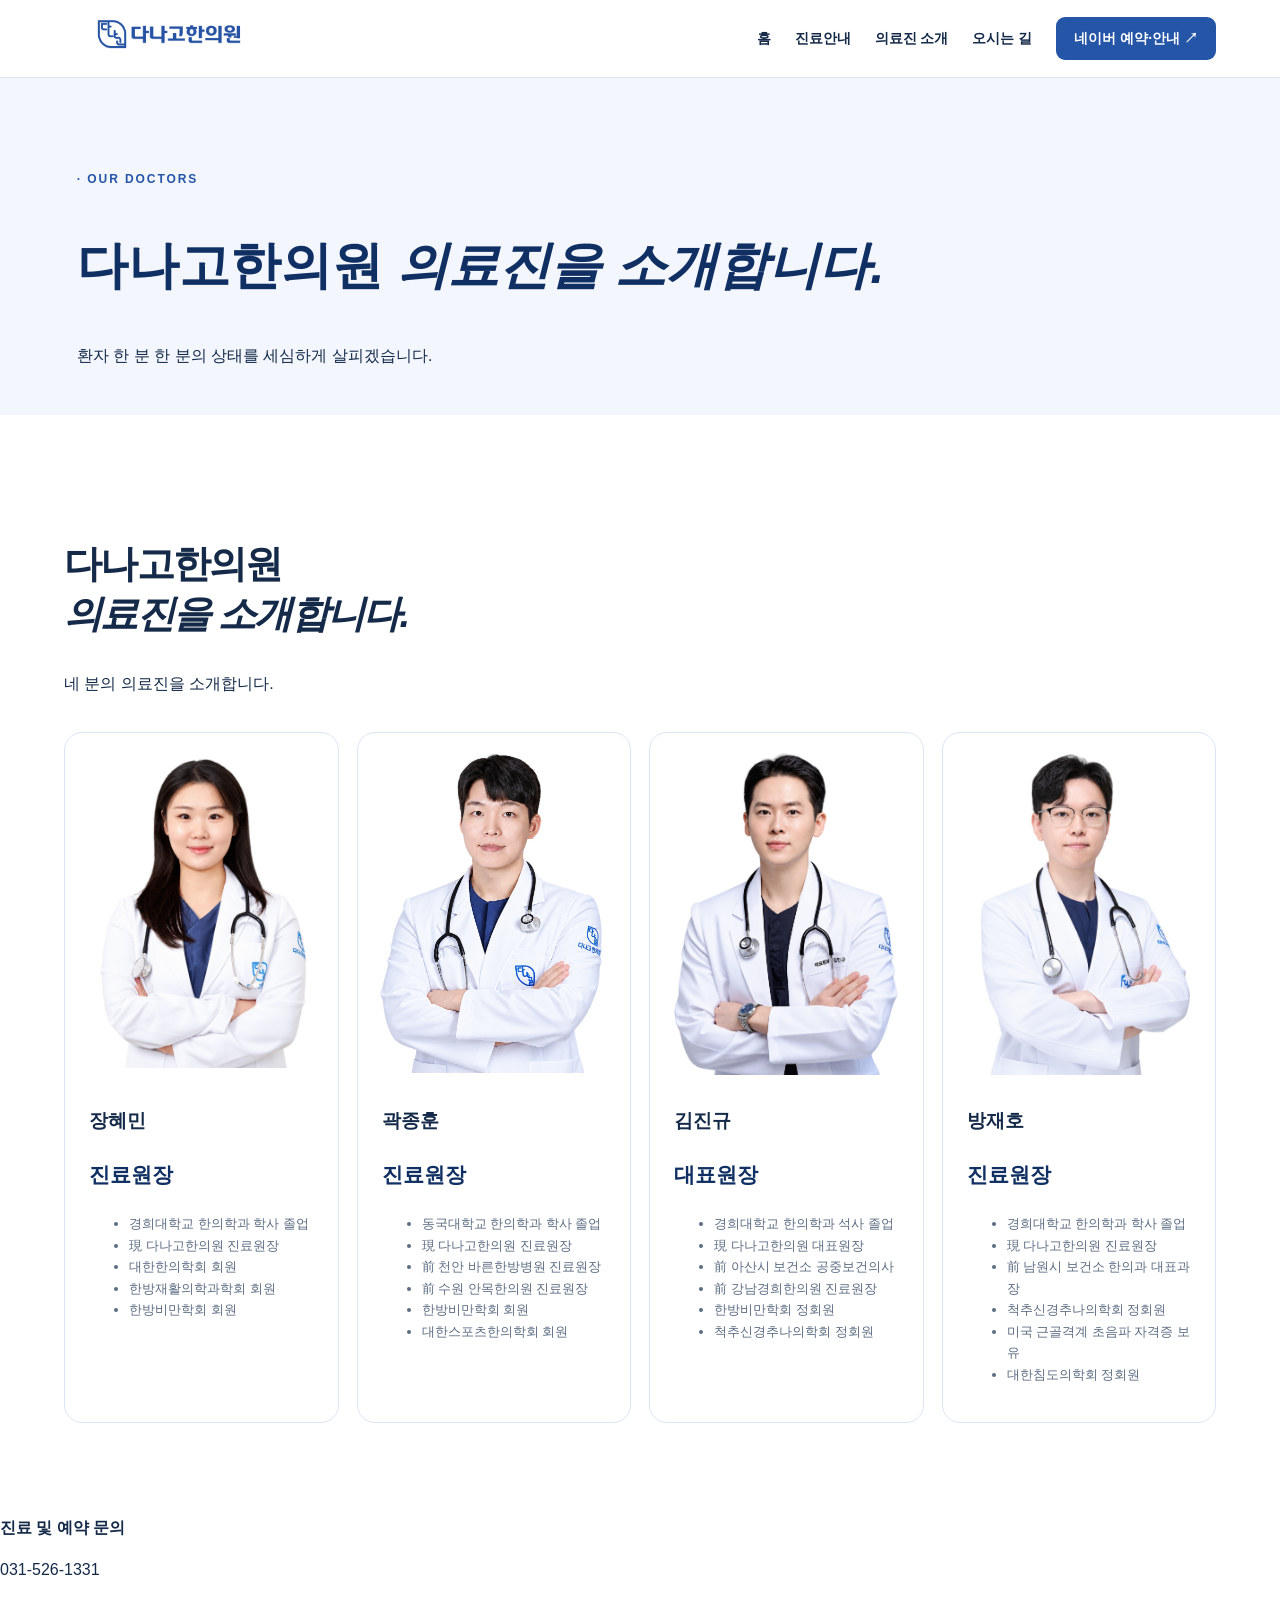
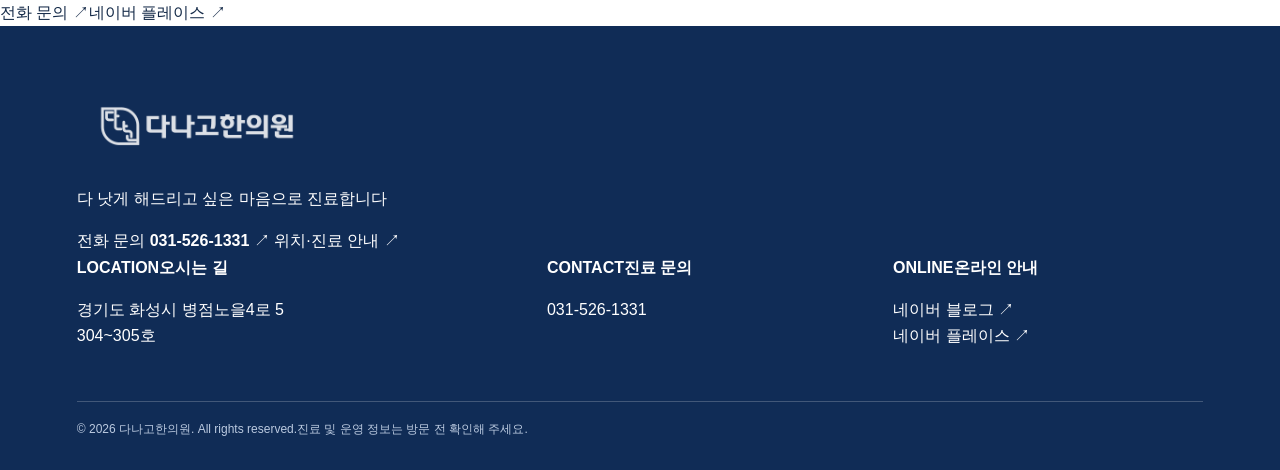
==== commit 11858dc7: "Add files via upload" ====
--- a/doctors.html
+++ b/doctors.html
@@ -8,28 +8,28 @@
 </div>
 <div class="doctors-grid premium-doctors-grid">
 <article class="doctor-card">
-<div class="doctor-photo"><img alt="장혜민 진료원장 프로필 사진" loading="lazy" src="doctor-jang.jpg"/></div>
+<div class="doctor-photo"><img alt="장혜민 원장 프로필 사진" loading="lazy" src="doctor-jang.jpg"/></div>
 <div class="doctor-info">
 <span class="doctor-role"></span><h3>장혜민</h3><p class="doctor-title">진료원장</p>
 <ul class="doctor-bio"><li>경희대학교 한의학과 학사 졸업</li><li>現 다나고한의원 진료원장</li><li>대한한의학회 회원</li><li>한방재활의학과학회 회원</li><li>한방비만학회 회원</li></ul>
 </div>
 </article>
 <article class="doctor-card">
-<div class="doctor-photo"><img alt="김지수 진료원장 프로필 사진" loading="lazy" src="doctor-jisu.jpg"/></div>
+<div class="doctor-photo"><img alt="곽종훈 원장 프로필 사진" loading="lazy" src="doctor-kwak.jpg"/></div>
 <div class="doctor-info">
-<span class="doctor-role"></span><h3>김지수</h3><p class="doctor-title">진료원장</p>
-<ul class="doctor-bio"><li>경희대학교 한의학과 학사 졸업</li><li>現 다나고한의원 진료원장</li><li>前 천안 바른한방병원 진료원장</li><li>前 수원 안목한의원 진료원장</li><li>한방비만학회 회원</li><li>대한스포츠한의학회 회원</li></ul>
+<span class="doctor-role"></span><h3>곽종훈</h3><p class="doctor-title">진료원장</p>
+<ul class="doctor-bio"><li>동국대학교 한의학과 학사 졸업</li><li>現 다나고한의원 진료원장</li><li>前 천안 바른한방병원 진료원장</li><li>前 수원 안목한의원 진료원장</li><li>한방비만학회 회원</li><li>대한스포츠한의학회 회원</li></ul>
 </div>
 </article>
 <article class="doctor-card">
-<div class="doctor-photo"><img alt="김진규 대표원장 프로필 사진" loading="lazy" src="doctor-jingyu.jpg"/></div>
+<div class="doctor-photo"><img alt="김진규 원장 프로필 사진" loading="lazy" src="doctor-jingyu.jpg"/></div>
 <div class="doctor-info">
 <span class="doctor-role"></span><h3>김진규</h3><p class="doctor-title">대표원장</p>
 <ul class="doctor-bio"><li>경희대학교 한의학과 석사 졸업</li><li>現 다나고한의원 대표원장</li><li>前 아산시 보건소 공중보건의사</li><li>前 강남경희한의원 진료원장</li><li>한방비만학회 정회원</li><li>척추신경추나의학회 정회원</li></ul>
 </div>
 </article>
 <article class="doctor-card">
-<div class="doctor-photo"><img alt="방재호 진료원장 프로필 사진" loading="lazy" src="doctor-bang.jpg"/></div>
+<div class="doctor-photo"><img alt="방재호 원장 프로필 사진" loading="lazy" src="doctor-bang.jpg"/></div>
 <div class="doctor-info">
 <span class="doctor-role"></span><h3>방재호</h3><p class="doctor-title">진료원장</p>
 <ul class="doctor-bio"><li>경희대학교 한의학과 학사 졸업</li><li>現 다나고한의원 진료원장</li><li>前 남원시 보건소 한의과 대표과장</li><li>척추신경추나의학회 정회원</li><li>미국 근골격계 초음파 자격증 보유</li><li>대한침도의학회 정회원</li></ul>
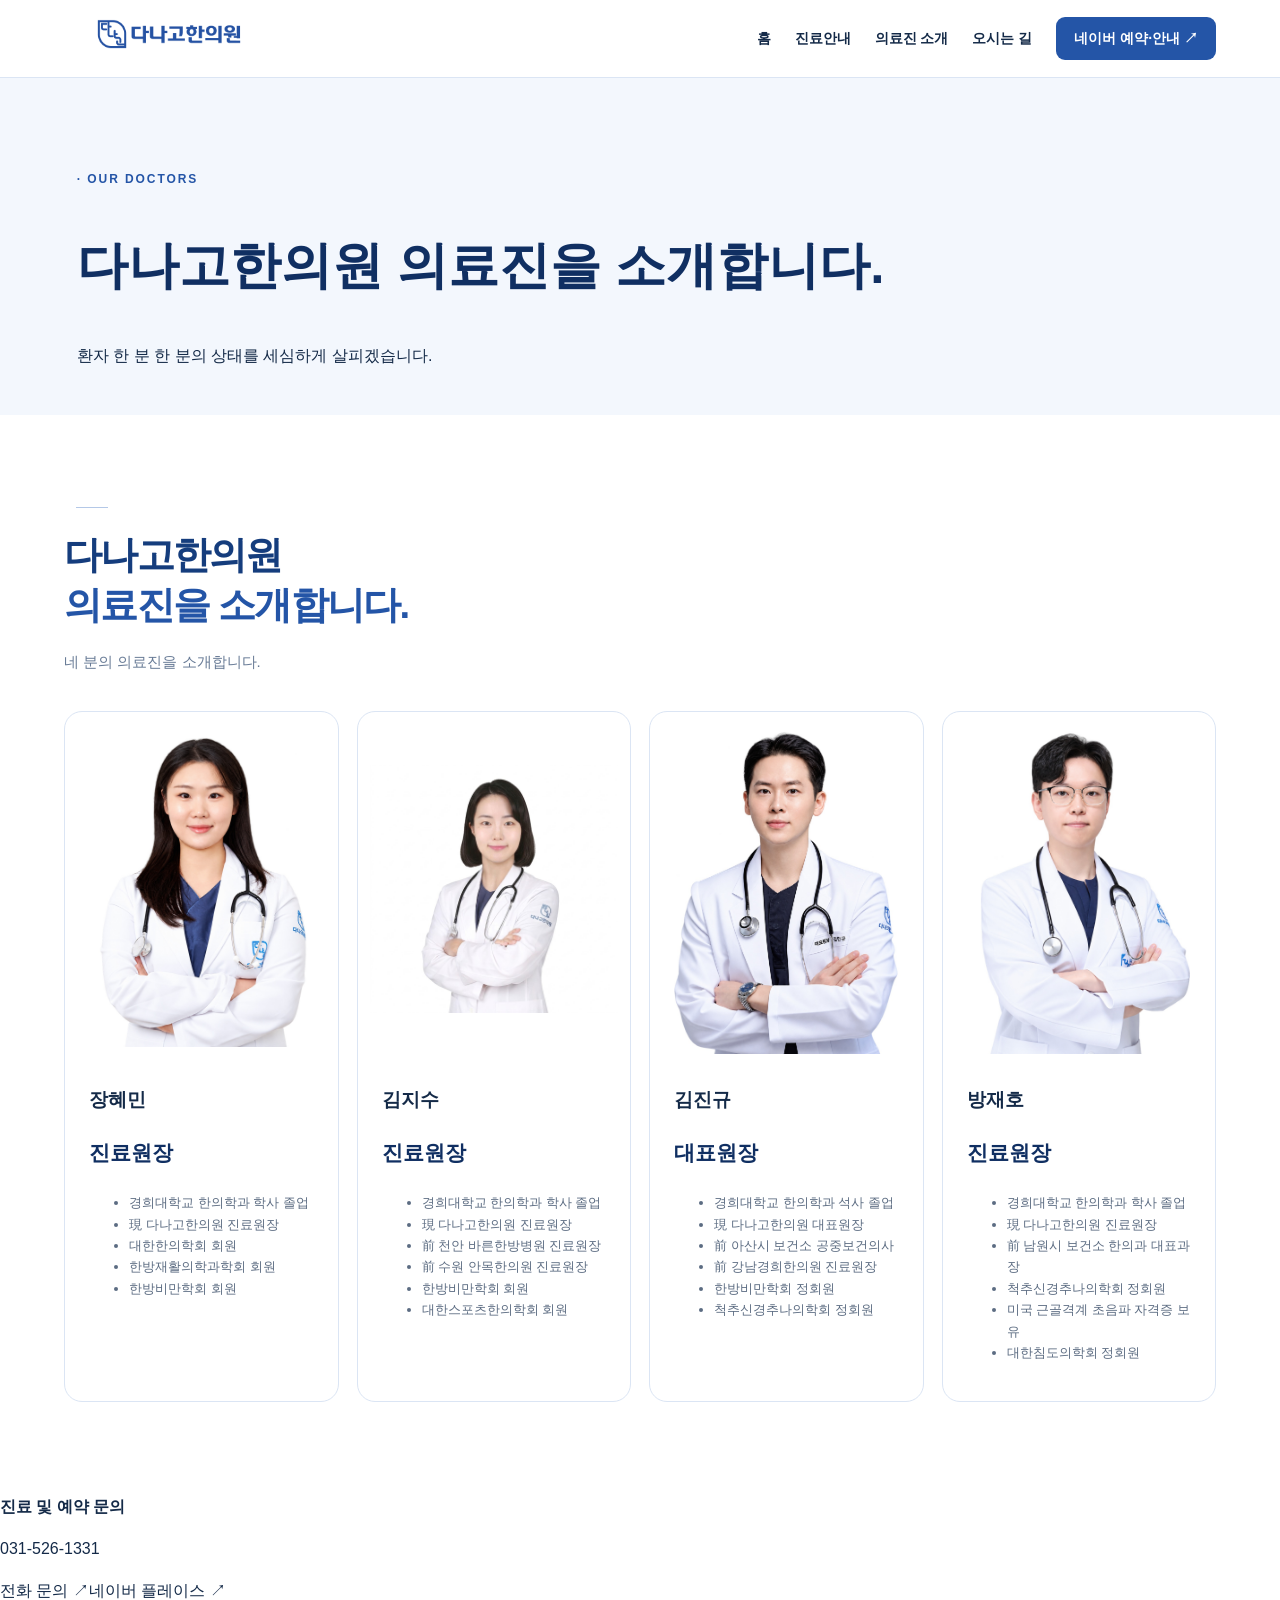
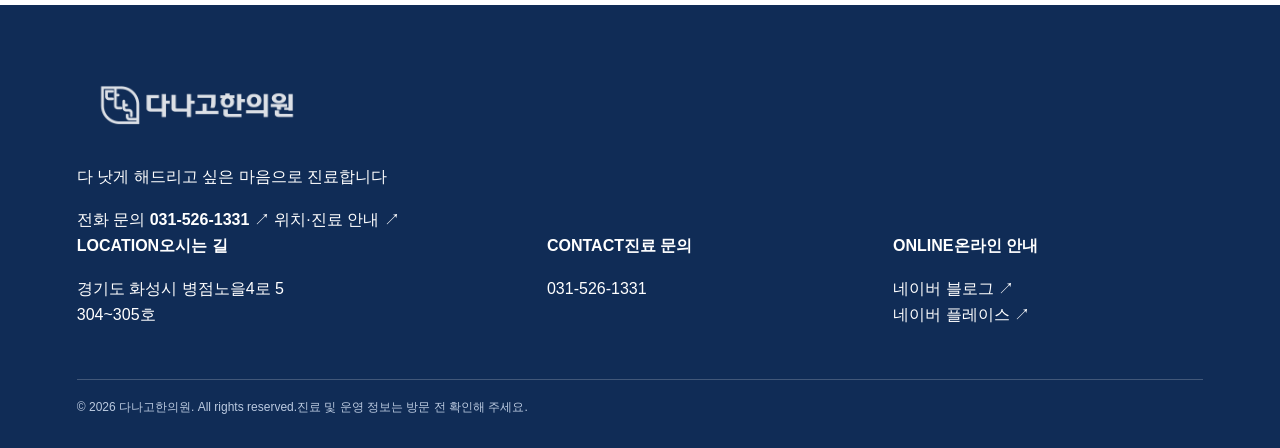
==== commit f5f433c3: "Add files via upload" ====
--- a/doctors.html
+++ b/doctors.html
@@ -8,28 +8,28 @@
 </div>
 <div class="doctors-grid premium-doctors-grid">
 <article class="doctor-card">
-<div class="doctor-photo"><img alt="장혜민 원장 프로필 사진" loading="lazy" src="doctor-jang.jpg"/></div>
+<div class="doctor-photo"><img alt="장혜민 진료원장 프로필 사진" loading="lazy" src="doctor-jang.jpg"/></div>
 <div class="doctor-info">
 <span class="doctor-role"></span><h3>장혜민</h3><p class="doctor-title">진료원장</p>
 <ul class="doctor-bio"><li>경희대학교 한의학과 학사 졸업</li><li>現 다나고한의원 진료원장</li><li>대한한의학회 회원</li><li>한방재활의학과학회 회원</li><li>한방비만학회 회원</li></ul>
 </div>
 </article>
 <article class="doctor-card">
-<div class="doctor-photo"><img alt="곽종훈 원장 프로필 사진" loading="lazy" src="doctor-kwak.jpg"/></div>
+<div class="doctor-photo"><img alt="김지수 진료원장 프로필 사진" loading="lazy" src="doctor-jisu.jpg"/></div>
 <div class="doctor-info">
-<span class="doctor-role"></span><h3>곽종훈</h3><p class="doctor-title">진료원장</p>
-<ul class="doctor-bio"><li>동국대학교 한의학과 학사 졸업</li><li>現 다나고한의원 진료원장</li><li>前 천안 바른한방병원 진료원장</li><li>前 수원 안목한의원 진료원장</li><li>한방비만학회 회원</li><li>대한스포츠한의학회 회원</li></ul>
+<span class="doctor-role"></span><h3>김지수</h3><p class="doctor-title">진료원장</p>
+<ul class="doctor-bio"><li>경희대학교 한의학과 학사 졸업</li><li>現 다나고한의원 진료원장</li><li>前 천안 바른한방병원 진료원장</li><li>前 수원 안목한의원 진료원장</li><li>한방비만학회 회원</li><li>대한스포츠한의학회 회원</li></ul>
 </div>
 </article>
 <article class="doctor-card">
-<div class="doctor-photo"><img alt="김진규 원장 프로필 사진" loading="lazy" src="doctor-jingyu.jpg"/></div>
+<div class="doctor-photo"><img alt="김진규 대표원장 프로필 사진" loading="lazy" src="doctor-jingyu.jpg"/></div>
 <div class="doctor-info">
 <span class="doctor-role"></span><h3>김진규</h3><p class="doctor-title">대표원장</p>
 <ul class="doctor-bio"><li>경희대학교 한의학과 석사 졸업</li><li>現 다나고한의원 대표원장</li><li>前 아산시 보건소 공중보건의사</li><li>前 강남경희한의원 진료원장</li><li>한방비만학회 정회원</li><li>척추신경추나의학회 정회원</li></ul>
 </div>
 </article>
 <article class="doctor-card">
-<div class="doctor-photo"><img alt="방재호 원장 프로필 사진" loading="lazy" src="doctor-bang.jpg"/></div>
+<div class="doctor-photo"><img alt="방재호 진료원장 프로필 사진" loading="lazy" src="doctor-bang.jpg"/></div>
 <div class="doctor-info">
 <span class="doctor-role"></span><h3>방재호</h3><p class="doctor-title">진료원장</p>
 <ul class="doctor-bio"><li>경희대학교 한의학과 학사 졸업</li><li>現 다나고한의원 진료원장</li><li>前 남원시 보건소 한의과 대표과장</li><li>척추신경추나의학회 정회원</li><li>미국 근골격계 초음파 자격증 보유</li><li>대한침도의학회 정회원</li></ul>
--- a/styles.css
+++ b/styles.css
@@ -2,3 +2,19 @@
 :root{--blue:#2455a7;--navy:#102f62;--pale:#f3f7fd;--line:#dbe5f4;--ink:#142a48}*{box-sizing:border-box}html{scroll-behavior:smooth}body{margin:0;font-family:Pretendard,"Noto Sans KR",Arial,sans-serif;color:var(--ink);line-height:1.65;background:white}a{text-decoration:none;color:inherit}img{max-width:100%}.header{height:78px;position:sticky;top:0;z-index:30;display:flex;align-items:center;justify-content:space-between;padding:0 max(5vw,24px);background:#ffffffed;backdrop-filter:blur(14px);border-bottom:1px solid var(--line)}.brand img{width:210px;max-height:52px;object-fit:contain}.nav{display:flex;align-items:center;gap:24px;font-size:14px;font-weight:650}.nav-cta,.btn-primary{background:var(--blue)!important;color:white!important}.nav-cta{padding:10px 18px;border-radius:9px}.menu-toggle{display:none}.hero{background:linear-gradient(115deg,#fff 0%,#eaf3ff 100%);padding:110px 6vw 100px}.hero-inner{max-width:1160px;margin:auto}.hero-copy h1{font-size:clamp(39px,5.2vw,76px);line-height:1.24;letter-spacing:-.06em;color:#1552a4;margin:24px 0}.hero-copy p{max-width:650px}.eyebrow,.section-kicker{color:var(--blue);font-size:12px;letter-spacing:.16em;font-weight:800}.hero-buttons,.contact-actions{display:flex;flex-wrap:wrap;gap:12px;margin-top:28px}.btn{display:inline-flex;align-items:center;justify-content:center;padding:14px 22px;border-radius:10px;border:1px solid var(--line);font-weight:750;font-size:14px}.section{padding:92px max(5vw,20px);max-width:1320px;margin:auto}.section-head{margin-bottom:35px}.section-head h2,.visit h2{font-size:clamp(28px,3vw,43px);line-height:1.3;letter-spacing:-.045em}.quick-links,.modern-grid,.process-grid,.doctors-grid,.philosophy-layout,.visit-grid,.parking-layout{display:grid;gap:18px}.quick-links{grid-template-columns:repeat(3,1fr);margin:24px auto;max-width:1240px}.quick-links a,.modern-card,.process-card,.doctor-card,.philosophy-card,.hours-card,.visit-details,.parking-options{border:1px solid var(--line);border-radius:18px;padding:24px;background:#fff;min-width:0}.quick-num{display:block;color:var(--blue);font-weight:800;font-size:12px}.quick-text{font-weight:800;font-size:19px}.quick-arrow{float:right;color:var(--blue)}.modern-grid{grid-template-columns:repeat(4,minmax(0,1fr))}.programs-grid{grid-template-columns:repeat(3,minmax(0,1fr))}.modern-card h3{color:var(--navy);font-size:20px;line-height:1.35}.modern-card p{font-size:14px;color:#586b84}.modern-card-top{color:var(--blue);font-size:12px;font-weight:800}.process-grid{grid-template-columns:repeat(4,1fr)}.process-card{background:var(--pale)}.process-card h3{font-size:18px}.philosophy-section{max-width:none;background:var(--navy);color:white}.philosophy-section>.section-head,.philosophy-layout{max-width:1180px;margin-left:auto;margin-right:auto}.philosophy-layout{grid-template-columns:1fr 1fr}.philosophy-card{background:#ffffff13;border-color:#ffffff45;color:white}.philosophy-label{color:#b5d1ff;font-weight:800}.goal-list{padding-left:22px}.doctors-grid{grid-template-columns:repeat(4,minmax(0,1fr))}.doctor-card{padding:12px;overflow:hidden}.doctor-photo{height:330px;background:white;border-radius:12px;overflow:hidden;display:flex;align-items:center;justify-content:center}.doctor-photo img{width:100%;height:100%;object-fit:contain;object-position:center center}.doctor-info{padding:12px}.doctor-title{font-size:21px;font-weight:800;color:var(--navy)}.doctor-role{color:var(--blue);font-size:12px}.doctor-bio{font-size:13px;color:#5c6c82}.schedule-scroll{overflow-x:auto}.schedule-table{width:100%;border-collapse:collapse}.schedule-table th,.schedule-table td{border-bottom:1px solid var(--line);padding:12px;text-align:center}.visit-grid{grid-template-columns:1fr 1fr}.hours-row{display:flex;justify-content:space-between;gap:15px;border-bottom:1px solid var(--line);padding:10px 0}.parking-layout{grid-template-columns:1fr 1fr}.parking-highlight{font-size:20px;font-weight:800;color:var(--blue)}.contact-band{background:var(--blue);color:white;padding:60px 6vw}.contact-copy{max-width:1160px;margin:auto}.btn-white{background:white;color:var(--navy)}.footer{background:#102c56;color:white;padding:65px 6vw 30px}.footer-inner{max-width:1200px;margin:auto}.footer-columns{display:grid;grid-template-columns:1.4fr 1fr 1fr;gap:36px}.footer-logo-img{max-width:240px}.footer-heading{font-weight:800}.footer-bottom{border-top:1px solid #ffffff35;margin-top:35px;padding-top:18px;font-size:12px;color:#bbcae0}.mobile-dock{display:none}.doctors-page-intro{padding:80px 6vw 30px;background:var(--pale)}.doctors-page-intro h1{font-size:clamp(32px,4vw,54px);color:var(--navy)}
 @media(max-width:850px){.modern-grid{grid-template-columns:repeat(2,1fr)}.programs-grid{grid-template-columns:repeat(2,1fr)}.doctors-grid{grid-template-columns:repeat(2,1fr)}.process-grid{grid-template-columns:repeat(2,1fr)}.nav{display:none;position:absolute;top:78px;left:0;right:0;background:white;flex-direction:column;align-items:stretch;padding:20px 6vw;box-shadow:0 14px 24px #102f6222}.nav.open{display:flex}.menu-toggle{display:block;border:0;background:transparent;width:40px;height:40px}.menu-toggle span{display:block;height:2px;background:var(--navy);margin:8px}.footer-columns{grid-template-columns:1fr 1fr}.visit-grid{grid-template-columns:1fr}}
 @media(max-width:600px){.header{height:66px}.brand img{width:165px}.nav{top:66px}.hero{padding:74px 20px 65px}.hero-copy h1{font-size:39px}.section{padding:65px 16px}.quick-links{grid-template-columns:repeat(2,minmax(0,1fr));padding:0 14px}.quick-links a{padding:16px}.quick-text{font-size:15px}.modern-grid,.programs-grid,.process-grid{grid-template-columns:1fr 1fr;gap:10px}.modern-card,.process-card{padding:16px}.modern-card h3{font-size:16px}.modern-card p{font-size:12px}.philosophy-layout,.parking-layout{grid-template-columns:1fr}.doctors-grid{grid-template-columns:repeat(2,minmax(0,1fr));gap:10px}.doctor-card{padding:5px;border-radius:13px}.doctor-photo{height:230px}.doctor-info{padding:8px}.doctor-title{font-size:16px}.doctor-bio{font-size:11px}.footer-columns{grid-template-columns:1fr}.mobile-dock{display:flex;position:fixed;bottom:0;left:0;right:0;background:white;z-index:50;padding:10px 16px;gap:10px;box-shadow:0 -4px 24px #12335a22}.mobile-dock a{flex:1;text-align:center;padding:10px;border-radius:9px;background:var(--blue);color:white;font-weight:800}.footer{padding-bottom:90px}.schedule-table thead th{font-size:11px}.schedule-table tbody th{font-size:11px}.schedule-table td{font-size:11px}}
+
+/* V37: restore visual hierarchy of steps and examinations */
+.section-kicker{display:flex;align-items:center;gap:12px;margin-bottom:22px}.section-kicker b{display:block;width:32px;height:1px;background:#b4c8e7}
+.section-head h2{margin:0 0 18px;font-weight:850;color:#153d7d}.section-head h2 em{font-style:normal;color:#2455a7}.section-head p{max-width:750px;color:#687b96;font-size:15px;margin:0;line-height:1.85}
+.process-grid{gap:16px;align-items:stretch}.process-card{display:flex;flex-direction:column;min-height:225px;padding:24px!important;background:#f4f8ff!important;box-shadow:none}.process-top{display:flex;align-items:center;justify-content:space-between;color:#2b60af;font-size:12px;font-weight:800;letter-spacing:.08em}.process-icon{font-size:24px;font-weight:900;opacity:.22}.process-card h3{margin:26px 0 10px;color:#133f80;font-size:19px}.process-card p{margin:0;color:#5d6f88;font-size:13px;line-height:1.8}.process-line{height:3px;width:42px;background:#2e65bb;border-radius:4px;margin-top:auto;transform:translateY(13px)}
+.diag-card{display:flex;flex-direction:column;min-height:315px}.diag-card .modern-card-top{display:flex;align-items:center;justify-content:space-between;min-height:108px;gap:8px}.diag-card .modern-card-top svg{display:block;width:75px;height:75px;flex:none;color:#2860b5}.diag-card .modern-card-top .pulse-icon{font-size:56px;line-height:1;color:#2860b5}.diag-card h3{margin:20px 0 10px;min-height:28px}.diag-card p{margin:0;line-height:1.8}.diag-card:nth-child(4) .modern-card-top{align-items:center}
+@media(max-width:600px){.process-card{min-height:230px;padding:15px!important}.process-card h3{font-size:15px;margin-top:18px}.process-card p{font-size:12px}.process-icon{font-size:18px}.diag-card{min-height:265px;padding:13px!important}.diag-card .modern-card-top{min-height:80px;align-items:center}.diag-card .modern-card-top svg{width:51px;height:51px}.diag-card .modern-card-top .pulse-icon{font-size:40px}.diag-card h3{margin:12px 0 8px;min-height:44px;font-size:15px}.diag-card p{font-size:11px}}
+
+/* V38: original V27 content, upright typography, coherent step and diagnostic cards */
+em, i, .section-head h2 em, .hero em {font-style:normal!important;}
+.process-icon{display:none!important;}
+.process-card{position:relative;}
+.process-card .process-top{justify-content:flex-start;}
+.diag-card .modern-card-top{min-height:112px;}
+.diag-card h3{margin-top:12px;}
+@media(max-width:600px){.diag-card .modern-card-top{min-height:86px;}.diag-card h3{margin-top:10px;}}
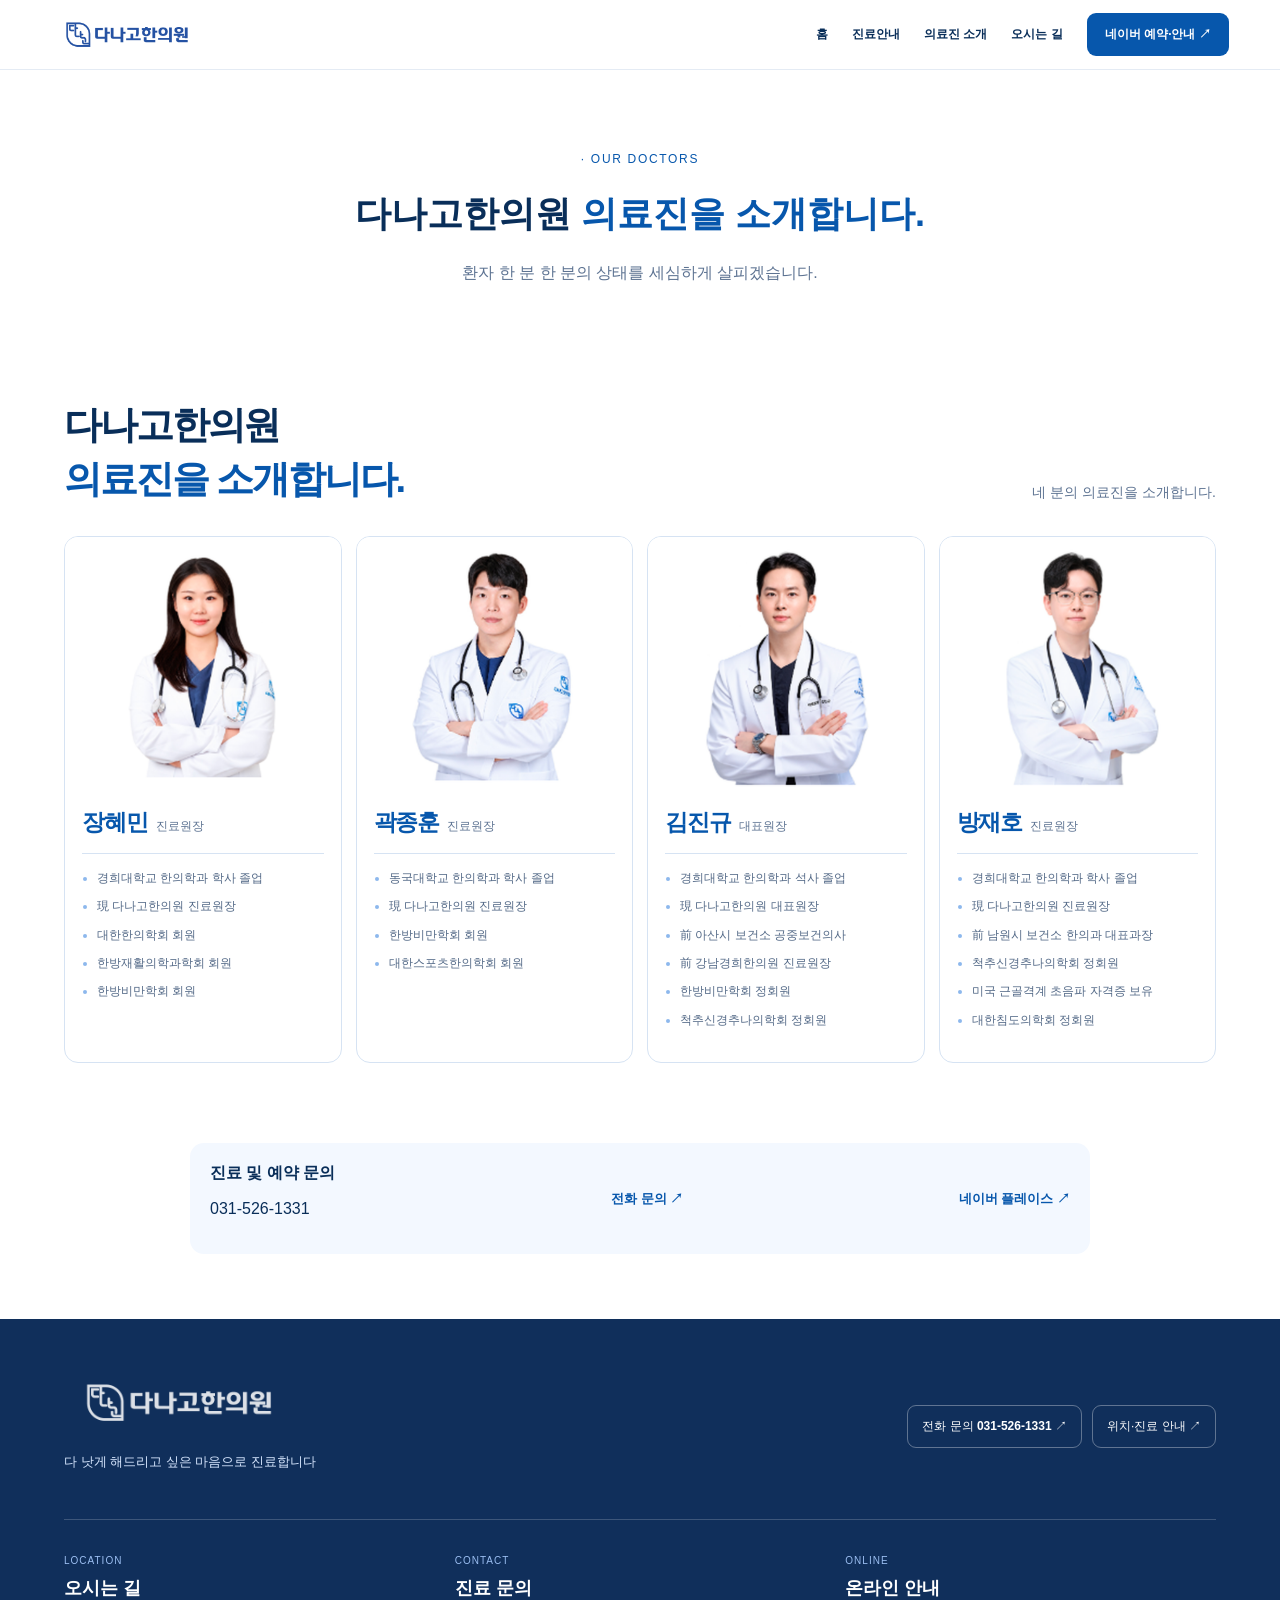
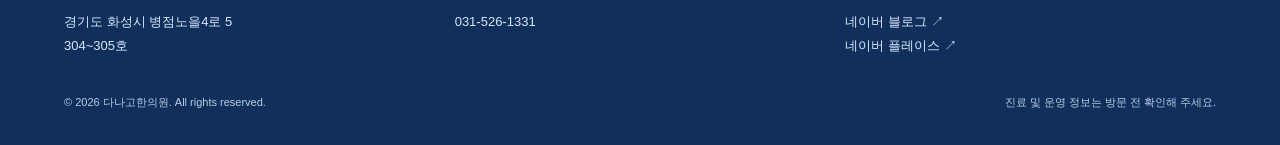
==== commit fcd39dad: "Add files via upload" ====
--- a/doctors.html
+++ b/doctors.html
@@ -1,6 +1,6 @@
 <!DOCTYPE html>
 
-<html lang="ko"><head><meta charset="utf-8"/><meta content="width=device-width, initial-scale=1, viewport-fit=cover" name="viewport"/><meta content="#2454a6" name="theme-color"/><meta content="다나고한의원 의료진 소개. 장혜민, 김지수, 김진규, 방재호 원장의 학력 및 경력을 안내합니다." name="description"/><title>의료진 소개 | 다나고한의원</title><link href="danago-logo.png" rel="icon"/><link href="styles.css" rel="stylesheet"/></head><body><header class="header"><a aria-label="다나고한의원 홈" class="brand" href="index.html"><img alt="다나고한의원 로고" src="danago-logo.png"/></a><button aria-expanded="false" aria-label="메뉴 열기" class="menu-toggle"><span></span><span></span></button><nav class="nav" id="site-nav"><a href="index.html">홈</a><a href="index.html#care">진료안내</a><a aria-current="page" href="doctors.html">의료진 소개</a><a href="index.html#visit">오시는 길</a><a class="nav-cta" href="https://map.naver.com/p/search/다나고한의원%20병점" rel="noopener" target="_blank">네이버 예약·안내 ↗</a></nav></header><main class="doctors-page"><div class="doctors-page-intro"><p class="eyebrow"> · OUR DOCTORS</p><h1>다나고한의원 <em>의료진을 소개합니다.</em></h1><p>환자 한 분 한 분의 상태를 세심하게 살피겠습니다.</p></div> <section class="section doctors-section" id="doctors">
+<html lang="ko"><head><meta charset="utf-8"/><meta content="width=device-width, initial-scale=1, viewport-fit=cover" name="viewport"/><meta content="#2454a6" name="theme-color"/><meta content="다나고한의원 의료진 소개. 장혜민, 곽종훈, 김진규, 방재호 원장의 학력 및 경력을 안내합니다." name="description"/><title>의료진 소개 | 다나고한의원</title><link href="danago-logo.png" rel="icon"/><link href="styles.css" rel="stylesheet"/></head><body><header class="header"><a aria-label="다나고한의원 홈" class="brand" href="index.html"><img alt="다나고한의원 로고" src="danago-logo.png"/></a><button aria-expanded="false" aria-label="메뉴 열기" class="menu-toggle"><span></span><span></span></button><nav class="nav" id="site-nav"><a href="index.html">홈</a><a href="index.html#care">진료안내</a><a aria-current="page" href="doctors.html">의료진 소개</a><a href="index.html#visit">오시는 길</a><a class="nav-cta" href="https://map.naver.com/p/search/다나고한의원%20병점" rel="noopener" target="_blank">네이버 예약·안내 ↗</a></nav></header><main class="doctors-page"><div class="doctors-page-intro"><p class="eyebrow"> · OUR DOCTORS</p><h1>다나고한의원 <em>의료진을 소개합니다.</em></h1><p>환자 한 분 한 분의 상태를 세심하게 살피겠습니다.</p></div> <section class="section doctors-section" id="doctors">
 <div class="section-kicker"><span></span><b></b></div>
 <div class="section-head doctors-head">
 <h2>다나고한의원<br/><em>의료진을 소개합니다.</em></h2>
@@ -8,35 +8,22 @@
 </div>
 <div class="doctors-grid premium-doctors-grid">
 <article class="doctor-card">
-<div class="doctor-photo"><img alt="장혜민 진료원장 프로필 사진" loading="lazy" src="doctor-jang.jpg"/></div>
-<div class="doctor-info">
-<span class="doctor-role"></span><h3>장혜민</h3><p class="doctor-title">진료원장</p>
-<ul class="doctor-bio"><li>경희대학교 한의학과 학사 졸업</li><li>現 다나고한의원 진료원장</li><li>대한한의학회 회원</li><li>한방재활의학과학회 회원</li><li>한방비만학회 회원</li></ul>
-</div>
-</article>
+<div class="doctor-photo"><img alt="장혜민 진료원장 프로필 사진" loading="lazy" src="doctor-jang-v29.png"/></div>
+<div class="doctor-info"><h3>장혜민</h3><p class="doctor-title">진료원장</p>
+<ul class="doctor-bio"><li>경희대학교 한의학과 학사 졸업</li><li>現 다나고한의원 진료원장</li><li>대한한의학회 회원</li><li>한방재활의학과학회 회원</li><li>한방비만학회 회원</li></ul></div></article>
 <article class="doctor-card">
-<div class="doctor-photo"><img alt="김지수 진료원장 프로필 사진" loading="lazy" src="doctor-jisu.jpg"/></div>
-<div class="doctor-info">
-<span class="doctor-role"></span><h3>김지수</h3><p class="doctor-title">진료원장</p>
-<ul class="doctor-bio"><li>경희대학교 한의학과 학사 졸업</li><li>現 다나고한의원 진료원장</li><li>前 천안 바른한방병원 진료원장</li><li>前 수원 안목한의원 진료원장</li><li>한방비만학회 회원</li><li>대한스포츠한의학회 회원</li></ul>
-</div>
-</article>
+<div class="doctor-photo"><img alt="곽종훈 진료원장 프로필 사진" loading="lazy" src="doctor-kwak-v29.png"/></div>
+<div class="doctor-info"><h3>곽종훈</h3><p class="doctor-title">진료원장</p>
+<ul class="doctor-bio"><li>동국대학교 한의학과 학사 졸업</li><li>現 다나고한의원 진료원장</li><li>한방비만학회 회원</li><li>대한스포츠한의학회 회원</li></ul></div></article>
 <article class="doctor-card">
-<div class="doctor-photo"><img alt="김진규 대표원장 프로필 사진" loading="lazy" src="doctor-jingyu.jpg"/></div>
-<div class="doctor-info">
-<span class="doctor-role"></span><h3>김진규</h3><p class="doctor-title">대표원장</p>
-<ul class="doctor-bio"><li>경희대학교 한의학과 석사 졸업</li><li>現 다나고한의원 대표원장</li><li>前 아산시 보건소 공중보건의사</li><li>前 강남경희한의원 진료원장</li><li>한방비만학회 정회원</li><li>척추신경추나의학회 정회원</li></ul>
-</div>
-</article>
+<div class="doctor-photo"><img alt="김진규 대표원장 프로필 사진" loading="lazy" src="doctor-kim-v29.png"/></div>
+<div class="doctor-info"><h3>김진규</h3><p class="doctor-title">대표원장</p>
+<ul class="doctor-bio"><li>경희대학교 한의학과 석사 졸업</li><li>現 다나고한의원 대표원장</li><li>前 아산시 보건소 공중보건의사</li><li>前 강남경희한의원 진료원장</li><li>한방비만학회 정회원</li><li>척추신경추나의학회 정회원</li></ul></div></article>
 <article class="doctor-card">
-<div class="doctor-photo"><img alt="방재호 진료원장 프로필 사진" loading="lazy" src="doctor-bang.jpg"/></div>
-<div class="doctor-info">
-<span class="doctor-role"></span><h3>방재호</h3><p class="doctor-title">진료원장</p>
-<ul class="doctor-bio"><li>경희대학교 한의학과 학사 졸업</li><li>現 다나고한의원 진료원장</li><li>前 남원시 보건소 한의과 대표과장</li><li>척추신경추나의학회 정회원</li><li>미국 근골격계 초음파 자격증 보유</li><li>대한침도의학회 정회원</li></ul>
-</div>
-</article>
-</div>
-</section><div class="doctors-contact"><div><strong>진료 및 예약 문의</strong><p>031-526-1331</p></div><a href="tel:0315261331">전화 문의 ↗</a><a href="https://map.naver.com/p/search/다나고한의원%20병점" rel="noopener" target="_blank">네이버 플레이스 ↗</a></div></main><footer class="footer" id="footer">
+<div class="doctor-photo"><img alt="방재호 진료원장 프로필 사진" loading="lazy" src="doctor-bang-v29.png"/></div>
+<div class="doctor-info"><h3>방재호</h3><p class="doctor-title">진료원장</p>
+<ul class="doctor-bio"><li>경희대학교 한의학과 학사 졸업</li><li>現 다나고한의원 진료원장</li><li>前 남원시 보건소 한의과 대표과장</li><li>척추신경추나의학회 정회원</li><li>미국 근골격계 초음파 자격증 보유</li><li>대한침도의학회 정회원</li></ul></div></article>
+</div></section><div class="doctors-contact"><div><strong>진료 및 예약 문의</strong><p>031-526-1331</p></div><a href="tel:0315261331">전화 문의 ↗</a><a href="https://map.naver.com/p/search/다나고한의원%20병점" rel="noopener" target="_blank">네이버 플레이스 ↗</a></div></main><footer class="footer" id="footer">
 <div class="footer-inner">
 <div class="footer-top">
 <div class="footer-brand">
--- a/styles.css
+++ b/styles.css
@@ -1,20 +1,40 @@
 
-:root{--blue:#2455a7;--navy:#102f62;--pale:#f3f7fd;--line:#dbe5f4;--ink:#142a48}*{box-sizing:border-box}html{scroll-behavior:smooth}body{margin:0;font-family:Pretendard,"Noto Sans KR",Arial,sans-serif;color:var(--ink);line-height:1.65;background:white}a{text-decoration:none;color:inherit}img{max-width:100%}.header{height:78px;position:sticky;top:0;z-index:30;display:flex;align-items:center;justify-content:space-between;padding:0 max(5vw,24px);background:#ffffffed;backdrop-filter:blur(14px);border-bottom:1px solid var(--line)}.brand img{width:210px;max-height:52px;object-fit:contain}.nav{display:flex;align-items:center;gap:24px;font-size:14px;font-weight:650}.nav-cta,.btn-primary{background:var(--blue)!important;color:white!important}.nav-cta{padding:10px 18px;border-radius:9px}.menu-toggle{display:none}.hero{background:linear-gradient(115deg,#fff 0%,#eaf3ff 100%);padding:110px 6vw 100px}.hero-inner{max-width:1160px;margin:auto}.hero-copy h1{font-size:clamp(39px,5.2vw,76px);line-height:1.24;letter-spacing:-.06em;color:#1552a4;margin:24px 0}.hero-copy p{max-width:650px}.eyebrow,.section-kicker{color:var(--blue);font-size:12px;letter-spacing:.16em;font-weight:800}.hero-buttons,.contact-actions{display:flex;flex-wrap:wrap;gap:12px;margin-top:28px}.btn{display:inline-flex;align-items:center;justify-content:center;padding:14px 22px;border-radius:10px;border:1px solid var(--line);font-weight:750;font-size:14px}.section{padding:92px max(5vw,20px);max-width:1320px;margin:auto}.section-head{margin-bottom:35px}.section-head h2,.visit h2{font-size:clamp(28px,3vw,43px);line-height:1.3;letter-spacing:-.045em}.quick-links,.modern-grid,.process-grid,.doctors-grid,.philosophy-layout,.visit-grid,.parking-layout{display:grid;gap:18px}.quick-links{grid-template-columns:repeat(3,1fr);margin:24px auto;max-width:1240px}.quick-links a,.modern-card,.process-card,.doctor-card,.philosophy-card,.hours-card,.visit-details,.parking-options{border:1px solid var(--line);border-radius:18px;padding:24px;background:#fff;min-width:0}.quick-num{display:block;color:var(--blue);font-weight:800;font-size:12px}.quick-text{font-weight:800;font-size:19px}.quick-arrow{float:right;color:var(--blue)}.modern-grid{grid-template-columns:repeat(4,minmax(0,1fr))}.programs-grid{grid-template-columns:repeat(3,minmax(0,1fr))}.modern-card h3{color:var(--navy);font-size:20px;line-height:1.35}.modern-card p{font-size:14px;color:#586b84}.modern-card-top{color:var(--blue);font-size:12px;font-weight:800}.process-grid{grid-template-columns:repeat(4,1fr)}.process-card{background:var(--pale)}.process-card h3{font-size:18px}.philosophy-section{max-width:none;background:var(--navy);color:white}.philosophy-section>.section-head,.philosophy-layout{max-width:1180px;margin-left:auto;margin-right:auto}.philosophy-layout{grid-template-columns:1fr 1fr}.philosophy-card{background:#ffffff13;border-color:#ffffff45;color:white}.philosophy-label{color:#b5d1ff;font-weight:800}.goal-list{padding-left:22px}.doctors-grid{grid-template-columns:repeat(4,minmax(0,1fr))}.doctor-card{padding:12px;overflow:hidden}.doctor-photo{height:330px;background:white;border-radius:12px;overflow:hidden;display:flex;align-items:center;justify-content:center}.doctor-photo img{width:100%;height:100%;object-fit:contain;object-position:center center}.doctor-info{padding:12px}.doctor-title{font-size:21px;font-weight:800;color:var(--navy)}.doctor-role{color:var(--blue);font-size:12px}.doctor-bio{font-size:13px;color:#5c6c82}.schedule-scroll{overflow-x:auto}.schedule-table{width:100%;border-collapse:collapse}.schedule-table th,.schedule-table td{border-bottom:1px solid var(--line);padding:12px;text-align:center}.visit-grid{grid-template-columns:1fr 1fr}.hours-row{display:flex;justify-content:space-between;gap:15px;border-bottom:1px solid var(--line);padding:10px 0}.parking-layout{grid-template-columns:1fr 1fr}.parking-highlight{font-size:20px;font-weight:800;color:var(--blue)}.contact-band{background:var(--blue);color:white;padding:60px 6vw}.contact-copy{max-width:1160px;margin:auto}.btn-white{background:white;color:var(--navy)}.footer{background:#102c56;color:white;padding:65px 6vw 30px}.footer-inner{max-width:1200px;margin:auto}.footer-columns{display:grid;grid-template-columns:1.4fr 1fr 1fr;gap:36px}.footer-logo-img{max-width:240px}.footer-heading{font-weight:800}.footer-bottom{border-top:1px solid #ffffff35;margin-top:35px;padding-top:18px;font-size:12px;color:#bbcae0}.mobile-dock{display:none}.doctors-page-intro{padding:80px 6vw 30px;background:var(--pale)}.doctors-page-intro h1{font-size:clamp(32px,4vw,54px);color:var(--navy)}
-@media(max-width:850px){.modern-grid{grid-template-columns:repeat(2,1fr)}.programs-grid{grid-template-columns:repeat(2,1fr)}.doctors-grid{grid-template-columns:repeat(2,1fr)}.process-grid{grid-template-columns:repeat(2,1fr)}.nav{display:none;position:absolute;top:78px;left:0;right:0;background:white;flex-direction:column;align-items:stretch;padding:20px 6vw;box-shadow:0 14px 24px #102f6222}.nav.open{display:flex}.menu-toggle{display:block;border:0;background:transparent;width:40px;height:40px}.menu-toggle span{display:block;height:2px;background:var(--navy);margin:8px}.footer-columns{grid-template-columns:1fr 1fr}.visit-grid{grid-template-columns:1fr}}
-@media(max-width:600px){.header{height:66px}.brand img{width:165px}.nav{top:66px}.hero{padding:74px 20px 65px}.hero-copy h1{font-size:39px}.section{padding:65px 16px}.quick-links{grid-template-columns:repeat(2,minmax(0,1fr));padding:0 14px}.quick-links a{padding:16px}.quick-text{font-size:15px}.modern-grid,.programs-grid,.process-grid{grid-template-columns:1fr 1fr;gap:10px}.modern-card,.process-card{padding:16px}.modern-card h3{font-size:16px}.modern-card p{font-size:12px}.philosophy-layout,.parking-layout{grid-template-columns:1fr}.doctors-grid{grid-template-columns:repeat(2,minmax(0,1fr));gap:10px}.doctor-card{padding:5px;border-radius:13px}.doctor-photo{height:230px}.doctor-info{padding:8px}.doctor-title{font-size:16px}.doctor-bio{font-size:11px}.footer-columns{grid-template-columns:1fr}.mobile-dock{display:flex;position:fixed;bottom:0;left:0;right:0;background:white;z-index:50;padding:10px 16px;gap:10px;box-shadow:0 -4px 24px #12335a22}.mobile-dock a{flex:1;text-align:center;padding:10px;border-radius:9px;background:var(--blue);color:white;font-weight:800}.footer{padding-bottom:90px}.schedule-table thead th{font-size:11px}.schedule-table tbody th{font-size:11px}.schedule-table td{font-size:11px}}
+:root{--navy:#07366a;--blue:#0757ac;--ink:#092e59;--muted:#5d7392;--line:#d6e3f3;--pale:#f3f8ff}
+*{box-sizing:border-box}html{scroll-behavior:smooth}body{margin:0;font-family:Pretendard,"Noto Sans KR","Apple SD Gothic Neo","Malgun Gothic",sans-serif;color:var(--ink);background:#fff;word-break:keep-all;overflow-wrap:break-word}a{color:inherit;text-decoration:none}button{font:inherit}img{max-width:100%}
+.header{height:70px;display:flex;align-items:center;justify-content:space-between;padding:0 max(4%,calc((100% - 1200px)/2));background:white;border-bottom:1px solid #e4ebf4;position:sticky;top:0;z-index:50}.brand img{width:152px;display:block}.nav{display:flex;align-items:center;gap:24px;font-size:12px;font-weight:750}.nav a:hover{color:var(--blue)}.nav-cta{padding:13px 18px;border-radius:9px;background:var(--blue);color:white!important}.menu-toggle{display:none}
+.hero{background:linear-gradient(115deg,#f6fbff 0%,#e9f4ff 70%,#dbeaff 100%);min-height:360px;display:flex;align-items:center}.hero-inner{width:min(1180px,90%);margin:auto;padding:60px 0}.hero-copy{max-width:1050px}.eyebrow{font-size:12px;letter-spacing:.14em;color:var(--blue)}.hero h1{font-size:clamp(37px,4.1vw,60px);font-weight:850;line-height:1.35;letter-spacing:-.065em;margin:10px 0 30px;color:#0754a7}.hero-buttons{display:flex;gap:10px;flex-wrap:wrap}.btn{padding:14px 18px;border-radius:9px;font-weight:800;font-size:13px}.btn-primary{background:#0755a8;color:#fff}.btn-white{background:#fff;border:1px solid var(--line);color:var(--blue)}
+.quick-links{max-width:1180px;margin:-20px auto 40px;padding:0 10px;display:grid;grid-template-columns:repeat(6,1fr);gap:9px;position:relative}.quick-links a{min-height:85px;border:1px solid var(--line);border-radius:12px;background:#fff;display:flex;flex-direction:column;justify-content:center;padding:14px;box-shadow:0 8px 22px #174e8410}.quick-num{font-size:11px;color:var(--blue);font-weight:800;letter-spacing:.1em}.quick-text{font-size:13px;margin-top:7px}.quick-arrow{display:none}
+.section{padding:80px max(5%,calc((100% - 1180px)/2))}.section-kicker{font-size:11px;color:var(--blue);font-weight:800;letter-spacing:.13em;margin-bottom:18px}.section-head{display:flex;align-items:end;justify-content:space-between;gap:30px;margin-bottom:30px}.section-head h2{font-size:clamp(26px,3vw,40px);line-height:1.4;letter-spacing:-.055em;margin:0;font-weight:850}.section-head h2 em{font-style:normal;color:var(--blue)}.section-head p{max-width:390px;font-size:14px;color:var(--muted);line-height:1.85;margin:0}
+.process-grid,.diagnostics-grid{display:grid;grid-template-columns:repeat(4,minmax(0,1fr));gap:13px}.process-card,.modern-card{border:1px solid var(--line);border-radius:14px;background:#fff;padding:23px;min-width:0}.process-card{min-height:210px;display:flex;flex-direction:column;background:linear-gradient(145deg,#fff,#f4f9ff)}.process-top,.modern-card-top{display:flex;justify-content:space-between;align-items:center;color:var(--blue);font-size:11px;font-weight:800}.process-icon{font-size:24px;color:#bad4f2}.process-card h3,.modern-card h3{font-size:19px;margin:30px 0 12px;letter-spacing:-.045em}.process-card p,.modern-card p{font-size:13px;line-height:1.85;color:var(--muted);margin:0}.process-line{height:2px;background:#d5e5f8;margin-top:auto}
+.diag-section,.parking-section{background:#f5faff}.diag-card{min-height:240px;display:flex;flex-direction:column}.diag-card .modern-card-top{min-height:50px}.modern-card-top svg{width:34px;height:34px;color:var(--blue)}.pulse-icon{font-size:30px;line-height:1}.diag-card h3{margin-top:auto}.programs-grid{display:grid;grid-template-columns:repeat(3,minmax(0,1fr));gap:14px}.program-card{min-height:230px;display:flex;flex-direction:column}.program-card .modern-card-top{background:var(--navy);color:white;padding:12px 14px;border-radius:9px}.program-card h3{margin:22px 0 10px}.program-card a{font-size:12px;font-weight:800;color:var(--blue);margin-top:auto;padding-top:18px}
+.schedule-scroll{overflow-x:auto}.schedule-table{width:100%;border-collapse:separate;border-spacing:0;border:1px solid var(--line);border-radius:12px;overflow:hidden;text-align:center}.schedule-table th,.schedule-table td{padding:14px 10px;border-bottom:1px solid var(--line);font-size:13px}.schedule-table thead th{background:var(--navy);color:white}.schedule-table tbody th{text-align:left;width:24%;font-size:14px}.schedule-table small{display:block;color:var(--muted);font-size:10px;font-weight:400;margin-top:4px}.schedule-table .on{color:var(--blue)}.schedule-foot{font-size:12px;color:var(--muted);margin-top:15px}
+.doctors-grid{display:grid;grid-template-columns:repeat(4,minmax(0,1fr));gap:14px}.doctor-card{border:1px solid var(--line);border-radius:14px;overflow:hidden;background:white;min-width:0}.doctor-photo{height:250px;background:#fff;display:flex;align-items:center;justify-content:center;overflow:hidden}.doctor-photo img{width:100%;height:100%;object-fit:contain;object-position:center center;display:block}.doctor-info{padding:19px 17px 24px}.doctor-info h3{display:inline-block;margin:0 8px 8px 0;font-size:23px;letter-spacing:-.04em;color:var(--blue)}.doctor-title{display:inline;color:var(--muted);font-size:12px}.doctor-bio{border-top:1px solid var(--line);padding:14px 0 0 15px;margin:7px 0 0}.doctor-bio li{font-size:12px;line-height:1.7;color:#536987;margin-bottom:8px;word-break:keep-all}.doctor-bio li::marker{color:#8db8ed}
+.philosophy-section{background:linear-gradient(180deg,#f3f8ff,#fff)}.philosophy-layout{display:grid;grid-template-columns:1fr 1fr;gap:18px}.philosophy-card{border:1px solid var(--line);background:white;border-radius:16px;padding:32px}.philosophy-label{color:var(--blue);font-size:12px;font-weight:800}.philosophy-card h3{font-size:28px;line-height:1.4;margin:18px 0}.philosophy-card>p{font-size:13px;line-height:1.95;color:var(--muted)}.philosophy-goal{background:var(--navy);color:white}.philosophy-goal .philosophy-label{color:#c2dcff}.goal-list{display:grid;gap:11px}.goal-list>div{padding:15px;border:1px solid #ffffff3a;border-radius:10px;background:#ffffff09}.goal-list span{color:#a9d0ff;font-size:11px;margin-right:10px}.goal-list strong{font-size:14px}.goal-list p{font-size:12px;line-height:1.7;color:#cfe2ff;margin:7px 0 0 30px}
+.parking-section{background:#f4f9ff}.parking-grid{display:grid;grid-template-columns:1fr 1fr;gap:18px}.parking-card{border-radius:14px;padding:30px;background:var(--navy);color:white}.parking-card p{line-height:1.8}.parking-options{display:grid;gap:10px}.parking-option{border:1px solid var(--line);border-radius:10px;background:white;padding:15px}.parking-option strong{display:block}.parking-option p{font-size:12px;color:var(--muted)}
+.visit-grid{display:grid;grid-template-columns:1fr 1fr;gap:14px}.visit-card{background:#f7faff;border:1px solid var(--line);padding:24px;border-radius:12px}.visit-card h3{font-size:17px}.visit-card p{font-size:13px;line-height:1.8}.visit-card a{color:var(--blue)}
+.footer{background:#102f5b;color:white;padding:50px max(5%,calc((100% - 1180px)/2)) 35px}.footer-inner{max-width:1180px;margin:auto}.footer-top{display:flex;justify-content:space-between;gap:25px}.footer-logo-img{max-width:230px}.footer-brand p{font-size:13px;color:#d7e7ff}.footer-cta{display:flex;gap:10px;align-items:center;flex-wrap:wrap}.footer-cta a{border:1px solid #ffffff55;padding:12px 14px;border-radius:9px;font-size:12px}.footer-rule{border-top:1px solid #ffffff30;margin:35px 0}.footer-columns{display:grid;grid-template-columns:repeat(3,1fr);gap:20px}.footer-col{display:flex;flex-direction:column;gap:10px}.footer-heading{font-size:10px;color:#9bbef1;letter-spacing:.1em}.footer-col strong{font-size:18px}.footer-col p{font-size:13px;line-height:1.8;color:#d7e7ff;margin:0}.footer-bottom{display:flex;justify-content:space-between;gap:15px;font-size:11px;color:#b9cce5;margin-top:38px}.mobile-dock{display:none}
+.doctors-page-intro{padding:70px 5% 0;text-align:center}.doctors-page-intro h1{font-size:36px}.doctors-page-intro h1 em{font-style:normal;color:var(--blue)}.doctors-page-intro>p:last-child{color:var(--muted)}.doctors-contact{margin:0 auto 65px;max-width:900px;padding:20px;border-radius:14px;background:#f3f8ff;display:flex;align-items:center;justify-content:space-between;gap:14px}.doctors-contact a{color:var(--blue);font-weight:800;font-size:13px}
+@media(max-width:900px){.nav{gap:10px;font-size:11px}.brand img{width:135px}.section{padding:62px 4%}.quick-links{padding:0 4%}.doctors-grid{grid-template-columns:repeat(2,minmax(0,1fr))}.doctor-photo{height:280px}.diagnostics-grid{grid-template-columns:repeat(2,minmax(0,1fr))}.diag-card{min-height:220px}}
+@media(max-width:650px){.header{height:62px;padding:0 18px}.menu-toggle{display:flex;width:42px;height:40px;flex-direction:column;justify-content:center;align-items:center;gap:6px;border:1px solid var(--line);background:white;border-radius:8px}.menu-toggle span{width:20px;height:2px;background:var(--navy)}.nav{display:none;position:absolute;top:62px;left:0;right:0;background:white;padding:16px 20px 22px;box-shadow:0 15px 25px #102f5b18;flex-direction:column;align-items:stretch;font-size:14px;gap:0}.nav.is-open{display:flex}.nav a{padding:13px 8px;border-bottom:1px solid #edf2f9}.nav .nav-cta{text-align:center;margin-top:10px}.hero{min-height:330px}.hero-inner{width:100%;padding:45px 20px}.hero h1{font-size:clamp(25px,6.65vw,32px);letter-spacing:-.075em;line-height:1.48;white-space:nowrap}.hero-buttons .btn{font-size:12px;padding:13px}.quick-links{grid-template-columns:repeat(3,minmax(0,1fr));margin:-15px 0 10px;gap:7px;padding:0 14px}.quick-links a{padding:12px 10px;min-height:75px}.quick-text{font-size:11px}.section{padding:52px 18px}.section-head{display:block;margin-bottom:24px}.section-head h2{font-size:27px}.section-head p{font-size:13px;margin-top:14px}.process-grid{grid-template-columns:repeat(2,minmax(0,1fr));gap:9px}.process-card{min-height:190px;padding:16px 13px}.process-card h3{font-size:16px;margin:20px 0 10px}.process-card p{font-size:12px}.process-icon{font-size:18px}.diagnostics-grid{gap:9px}.diag-card{padding:16px 13px;min-height:240px}.diag-card h3{font-size:16px;margin:16px 0 10px}.diag-card p{font-size:12px}.modern-card-top svg{width:27px;height:27px}.programs-grid{grid-template-columns:repeat(2,minmax(0,1fr));gap:9px}.program-card{padding:12px;min-height:220px}.program-card .modern-card-top{padding:9px;font-size:9px}.program-card h3{font-size:16px}.program-card p{font-size:12px}.schedule-table{table-layout:fixed}.schedule-table th,.schedule-table td{font-size:11px;padding:11px 2px}.schedule-table tbody th{font-size:11px;width:25%;padding-left:7px}.schedule-table small{font-size:9px}.schedule-foot{font-size:11px}.doctors-grid{grid-template-columns:repeat(2,minmax(0,1fr));gap:10px}.doctor-photo{height:195px}.doctor-info{padding:13px 11px 18px}.doctor-info h3{font-size:19px;margin-right:4px}.doctor-title{font-size:10px}.doctor-bio{padding-left:12px}.doctor-bio li{font-size:11px;line-height:1.55;margin-bottom:7px}.philosophy-layout,.parking-grid,.visit-grid{grid-template-columns:1fr}.philosophy-card{padding:23px 20px}.philosophy-card h3{font-size:24px}.footer{padding:42px 20px 90px}.footer-top{display:block}.footer-cta{margin-top:20px}.footer-columns{grid-template-columns:1fr 1fr;gap:25px}.footer-bottom{display:block;line-height:1.8}.mobile-dock{display:grid;grid-template-columns:1fr 1fr;position:fixed;bottom:0;left:0;right:0;z-index:60;background:white;padding:9px 12px calc(9px + env(safe-area-inset-bottom));box-shadow:0 -3px 20px #0b386520;gap:8px}.mobile-dock a{text-align:center;border-radius:8px;background:var(--blue);color:white;font-weight:800;padding:13px 8px;font-size:13px}.mobile-dock a:last-child{background:var(--navy)}.doctors-page-intro{padding:45px 18px 0}.doctors-page-intro h1{font-size:28px}.doctors-contact{margin:0 18px 45px;flex-wrap:wrap}}
+@media(max-width:360px){.hero h1{font-size:24px}.doctor-photo{height:160px}.doctor-bio li{font-size:10.5px}.quick-text{font-size:10px}}
 
-/* V37: restore visual hierarchy of steps and examinations */
-.section-kicker{display:flex;align-items:center;gap:12px;margin-bottom:22px}.section-kicker b{display:block;width:32px;height:1px;background:#b4c8e7}
-.section-head h2{margin:0 0 18px;font-weight:850;color:#153d7d}.section-head h2 em{font-style:normal;color:#2455a7}.section-head p{max-width:750px;color:#687b96;font-size:15px;margin:0;line-height:1.85}
-.process-grid{gap:16px;align-items:stretch}.process-card{display:flex;flex-direction:column;min-height:225px;padding:24px!important;background:#f4f8ff!important;box-shadow:none}.process-top{display:flex;align-items:center;justify-content:space-between;color:#2b60af;font-size:12px;font-weight:800;letter-spacing:.08em}.process-icon{font-size:24px;font-weight:900;opacity:.22}.process-card h3{margin:26px 0 10px;color:#133f80;font-size:19px}.process-card p{margin:0;color:#5d6f88;font-size:13px;line-height:1.8}.process-line{height:3px;width:42px;background:#2e65bb;border-radius:4px;margin-top:auto;transform:translateY(13px)}
-.diag-card{display:flex;flex-direction:column;min-height:315px}.diag-card .modern-card-top{display:flex;align-items:center;justify-content:space-between;min-height:108px;gap:8px}.diag-card .modern-card-top svg{display:block;width:75px;height:75px;flex:none;color:#2860b5}.diag-card .modern-card-top .pulse-icon{font-size:56px;line-height:1;color:#2860b5}.diag-card h3{margin:20px 0 10px;min-height:28px}.diag-card p{margin:0;line-height:1.8}.diag-card:nth-child(4) .modern-card-top{align-items:center}
-@media(max-width:600px){.process-card{min-height:230px;padding:15px!important}.process-card h3{font-size:15px;margin-top:18px}.process-card p{font-size:12px}.process-icon{font-size:18px}.diag-card{min-height:265px;padding:13px!important}.diag-card .modern-card-top{min-height:80px;align-items:center}.diag-card .modern-card-top svg{width:51px;height:51px}.diag-card .modern-card-top .pulse-icon{font-size:40px}.diag-card h3{margin:12px 0 8px;min-height:44px;font-size:15px}.diag-card p{font-size:11px}}
-
-/* V38: original V27 content, upright typography, coherent step and diagnostic cards */
-em, i, .section-head h2 em, .hero em {font-style:normal!important;}
-.process-icon{display:none!important;}
-.process-card{position:relative;}
-.process-card .process-top{justify-content:flex-start;}
-.diag-card .modern-card-top{min-height:112px;}
-.diag-card h3{margin-top:12px;}
-@media(max-width:600px){.diag-card .modern-card-top{min-height:86px;}.diag-card h3{margin-top:10px;}}
+/* v29 — portraits from the supplied schedule/doctor screenshot */
+.doctor-photo{background:#fff;height:250px;padding:12px 9px 0}
+.doctor-photo img{object-fit:contain;object-position:center bottom;width:100%;height:100%}
+.doctor-info{padding:20px 17px 24px}
+.doctor-info h3{font-size:23px;letter-spacing:-.045em}
+.doctor-bio li{overflow-wrap:anywhere;word-break:keep-all}
+.schedule-table .on{color:#0759b3;font-weight:900}
+@media(max-width:650px){
+.doctors-grid{grid-template-columns:repeat(2,minmax(0,1fr));gap:10px}
+.doctor-photo{height:190px;padding:8px 3px 0}
+.doctor-info{padding:15px 10px 18px}
+.doctor-info h3{font-size:19px}
+.doctor-bio li{font-size:11px;line-height:1.65}
+.schedule-scroll{overflow-x:visible}
+.schedule-table{width:100%;min-width:0}
+.schedule-table th,.schedule-table td{font-size:11px;padding:10px 2px}
+.schedule-table tbody th{font-size:10px;padding-left:4px}
+.schedule-table small{font-size:8px}
+}
+@media(max-width:380px){.doctor-photo{height:160px}.doctor-info h3{font-size:17px}.doctor-bio li{font-size:10px}}
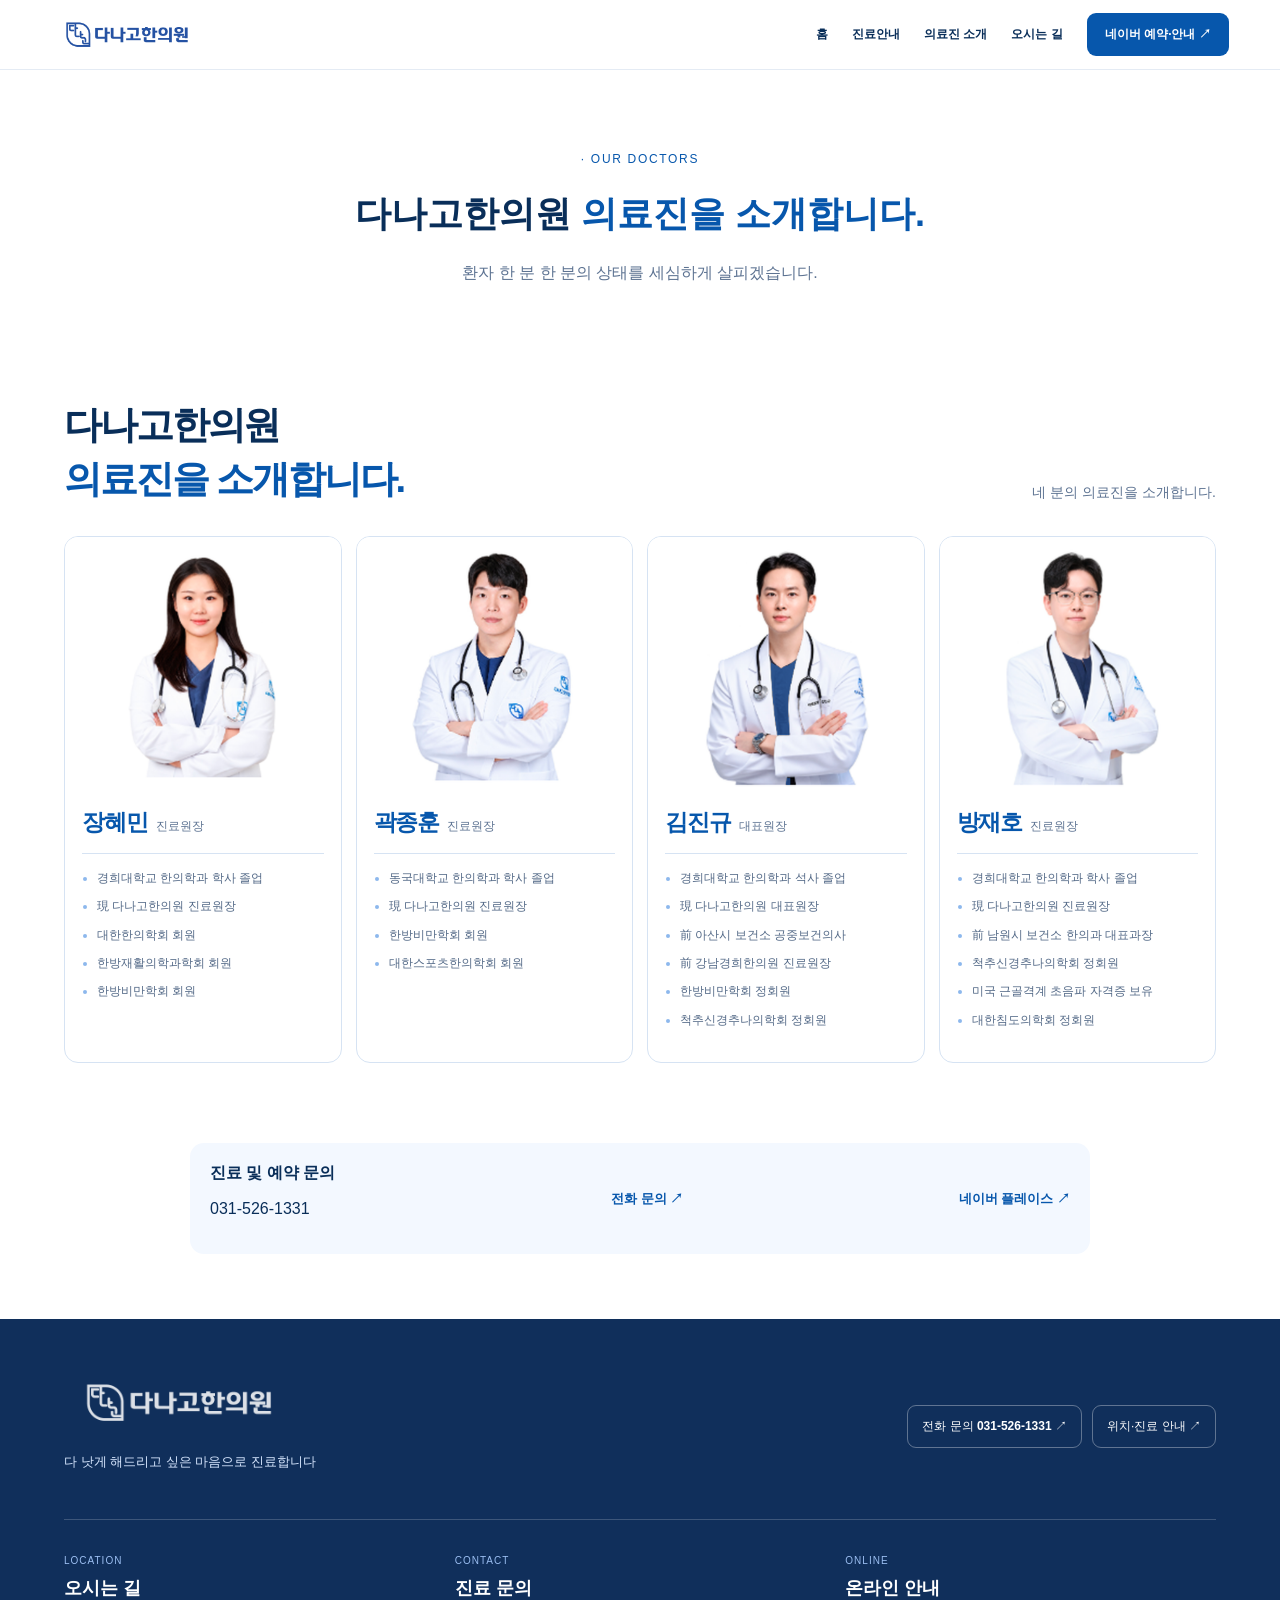
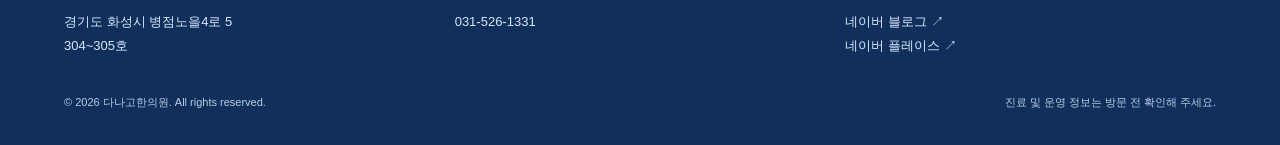
==== commit d0e67463: "Add files via upload" ====
--- a/doctors.html
+++ b/doctors.html
@@ -1,6 +1,7 @@
 <!DOCTYPE html>
 
-<html lang="ko"><head><meta charset="utf-8"/><meta content="width=device-width, initial-scale=1, viewport-fit=cover" name="viewport"/><meta content="#2454a6" name="theme-color"/><meta content="다나고한의원 의료진 소개. 장혜민, 곽종훈, 김진규, 방재호 원장의 학력 및 경력을 안내합니다." name="description"/><title>의료진 소개 | 다나고한의원</title><link href="danago-logo.png" rel="icon"/><link href="styles.css" rel="stylesheet"/></head><body><header class="header"><a aria-label="다나고한의원 홈" class="brand" href="index.html"><img alt="다나고한의원 로고" src="danago-logo.png"/></a><button aria-expanded="false" aria-label="메뉴 열기" class="menu-toggle"><span></span><span></span></button><nav class="nav" id="site-nav"><a href="index.html">홈</a><a href="index.html#care">진료안내</a><a aria-current="page" href="doctors.html">의료진 소개</a><a href="index.html#visit">오시는 길</a><a class="nav-cta" href="https://map.naver.com/p/search/다나고한의원%20병점" rel="noopener" target="_blank">네이버 예약·안내 ↗</a></nav></header><main class="doctors-page"><div class="doctors-page-intro"><p class="eyebrow"> · OUR DOCTORS</p><h1>다나고한의원 <em>의료진을 소개합니다.</em></h1><p>환자 한 분 한 분의 상태를 세심하게 살피겠습니다.</p></div> <section class="section doctors-section" id="doctors">
+<html lang="ko"><head><meta charset="utf-8"/><meta content="width=device-width, initial-scale=1, viewport-fit=cover" name="viewport"/><meta content="#2454a6" name="theme-color"/><meta content="다나고한의원 의료진 소개. 장혜민, 곽종훈, 김진규, 방재호 원장의 학력 및 경력을 안내합니다." name="description"/><title>의료진 소개 | 다나고한의원</title><link rel="icon" type="image/png" sizes="512x512" href="favicon.png"/>
+<link rel="apple-touch-icon" href="apple-touch-icon.png"/><link href="styles.css" rel="stylesheet"/></head><body><header class="header"><a aria-label="다나고한의원 홈" class="brand" href="index.html"><img alt="다나고한의원 로고" src="danago-logo.png"/></a><button aria-expanded="false" aria-label="메뉴 열기" class="menu-toggle"><span></span><span></span></button><nav class="nav" id="site-nav"><a href="index.html">홈</a><a href="index.html#care">진료안내</a><a aria-current="page" href="doctors.html">의료진 소개</a><a href="index.html#visit">오시는 길</a><a class="nav-cta" href="https://map.naver.com/p/search/다나고한의원%20병점" rel="noopener" target="_blank">네이버 예약·안내 ↗</a></nav></header><main class="doctors-page"><div class="doctors-page-intro"><p class="eyebrow"> · OUR DOCTORS</p><h1>다나고한의원 <em>의료진을 소개합니다.</em></h1><p>환자 한 분 한 분의 상태를 세심하게 살피겠습니다.</p></div> <section class="section doctors-section" id="doctors">
 <div class="section-kicker"><span></span><b></b></div>
 <div class="section-head doctors-head">
 <h2>다나고한의원<br/><em>의료진을 소개합니다.</em></h2>
--- a/styles.css
+++ b/styles.css
@@ -38,3 +38,91 @@
 .schedule-table small{font-size:8px}
 }
 @media(max-width:380px){.doctor-photo{height:160px}.doctor-info h3{font-size:17px}.doctor-bio li{font-size:10px}}
+
+/* v30 — layout stabilization */
+*,*::before,*::after{box-sizing:border-box}
+.hero-inner{position:relative;isolation:isolate;display:flex;align-items:center;justify-content:space-between;gap:32px}
+.hero-copy{position:relative;z-index:2;min-width:0;flex:1}
+.hero-watermark{width:min(31%,320px);height:auto;max-height:270px;object-fit:contain;opacity:.105;filter:saturate(.7);flex-shrink:0;pointer-events:none}
+.hero-buttons{display:flex;align-items:stretch;gap:10px;flex-wrap:wrap}
+.hero-buttons .btn{display:inline-flex;align-items:center;justify-content:center;gap:8px;min-width:172px;min-height:46px;text-align:center}
+.about .section-head{margin-bottom:0}
+.diag-card{justify-content:flex-start}
+.diag-card .modern-card-top{flex-shrink:0;min-height:56px;align-items:center}
+.diag-card h3{margin-top:24px!important;min-height:28px;display:flex;align-items:center}
+.diag-card p{margin-top:0}
+.program-card .modern-card-top{font-weight:800;letter-spacing:.08em}
+.parking-layout{display:grid;grid-template-columns:1.05fr 1fr;gap:18px;align-items:stretch;margin-top:25px}
+.parking-intro{background:#07396e;color:#fff;padding:32px;border-radius:16px;display:flex;flex-direction:column;min-width:0}
+.parking-sign{font-size:32px;font-weight:900;line-height:1}
+.parking-sign span{font-size:12px;margin-left:8px;vertical-align:middle}
+.parking-intro h3{font-size:23px;line-height:1.5;margin:24px 0 12px;word-break:keep-all}
+.parking-intro p{font-size:13px;line-height:1.8;color:#dbeaff;margin:0 0 16px;word-break:keep-all}
+.parking-highlight{background:#fff;color:#063a76;border-radius:9px;padding:14px 16px;font-size:13px;margin-top:auto}
+.parking-note{margin-top:14px!important;font-size:11px!important}
+.parking-options{display:grid;grid-template-rows:repeat(3,1fr) auto;gap:10px;min-width:0}
+.parking-options article{background:#fff;border:1px solid #d7e5f7;border-radius:11px;padding:16px 20px;display:grid;grid-template-columns:35px 1fr;column-gap:10px;align-content:center}
+.parking-number{color:#1257ae;font-size:12px;font-weight:800;grid-row:span 2}
+.parking-options h4{font-size:16px;margin:0 0 4px;letter-spacing:-.04em}
+.parking-options p{font-size:12px;color:#667c96;margin:0}
+.parking-call{background:#e0efff;border-radius:8px;padding:12px 18px;font-size:12px;font-weight:800;color:#0754a8;text-align:center}
+.visit-grid{display:grid;grid-template-columns:1fr 1fr;gap:16px;align-items:stretch}
+.visit-details{display:grid;gap:10px;min-width:0}
+.visit-item,.hours-card{border:1px solid #d8e6f6;background:#f7faff;border-radius:12px;padding:20px;min-width:0}
+.visit-item{display:flex;align-items:flex-start;gap:15px}
+.visit-icon{display:grid;place-items:center;width:32px;height:32px;flex-shrink:0;border-radius:9px;background:#e3efff;color:#0754a8;font-weight:900}
+.visit-label{display:block;font-size:10px;letter-spacing:.07em;font-weight:800;color:#3970b7;margin-bottom:8px}
+.visit-item h3{font-size:16px;line-height:1.5;margin:0 0 5px;word-break:keep-all}
+.visit-item p{font-size:13px;color:#657b96;margin:0 0 8px}
+.visit-item a{color:#0754a8;font-size:12px;font-weight:800}
+.hours-card{padding:25px;display:flex;flex-direction:column;justify-content:flex-start}
+.hours-header{display:flex;justify-content:space-between;align-items:center;gap:10px;border-bottom:1px solid #d8e6f6;padding-bottom:14px}
+.hours-status{font-size:11px;color:#6481a5}
+.hours-row{display:grid;grid-template-columns:1fr auto;gap:8px;padding:20px 0;border-bottom:1px solid #d8e6f6;align-items:center}
+.hours-row span{font-size:14px;font-weight:800}.hours-row strong{font-size:16px;white-space:nowrap}
+.hours-row small{grid-column:1/-1;color:#6881a0;font-size:12px}
+.hours-note{color:#637e9b;font-size:12px;line-height:1.7;margin-top:20px}
+.contact-band{max-width:1180px;margin:35px auto 70px;background:#07396e;color:#fff;border-radius:18px;padding:38px 45px;display:flex;align-items:center;justify-content:space-between;gap:25px;position:relative;overflow:hidden}
+.contact-copy,.contact-actions{position:relative;z-index:1}
+.contact-copy h2{font-size:29px;line-height:1.35;margin:0 0 10px}
+.contact-copy p{font-size:13px;color:#d8eaff;line-height:1.7;margin:0}
+.contact-actions{display:flex;gap:10px;flex-wrap:wrap}
+.contact-actions .btn{display:inline-flex;align-items:center;justify-content:center;gap:10px;min-height:46px;padding:12px 16px;text-align:center}
+.contact-actions .btn-white{background:#fff;color:#074583}
+.contact-actions .btn-glass{background:#ffffff18;border:1px solid #ffffff55;color:#fff}
+.contact-decoration{position:absolute;right:-80px;bottom:-160px;width:340px;height:340px;border:1px solid #ffffff1c;border-radius:50%;pointer-events:none}
+.doctor-bio li{overflow-wrap:normal;word-break:keep-all}
+@media(max-width:900px){.parking-layout{grid-template-columns:1fr 1fr}.contact-band{margin:30px 4% 60px}}
+@media(max-width:650px){
+.hero-inner{gap:0;padding:46px 18px;min-height:300px}
+.hero-watermark{position:absolute;right:5px;top:50%;transform:translateY(-50%);width:40%;opacity:.085}
+.hero-copy{width:100%}
+.hero h1{font-size:clamp(22px,5.5vw,29px);white-space:normal;word-break:keep-all;letter-spacing:-.075em;line-height:1.5}
+.hero-buttons{flex-wrap:nowrap;gap:8px}
+.hero-buttons .btn{min-width:0;flex:1;font-size:11px;padding:11px 5px;white-space:nowrap}
+.diag-card .modern-card-top{min-height:42px}
+.diag-card h3{margin-top:14px!important;min-height:40px;font-size:15px}
+.parking-layout,.visit-grid{grid-template-columns:1fr;gap:12px}
+.parking-intro{padding:24px 20px}.parking-intro h3{font-size:19px}
+.parking-options article{padding:15px}.parking-options h4{font-size:14px}
+.visit-item,.hours-card{padding:17px}.visit-item h3{font-size:15px}
+.hours-row strong{font-size:14px}
+.contact-band{margin:15px 18px 50px;padding:27px 20px;display:block}
+.contact-copy h2{font-size:24px}
+.contact-actions{margin-top:20px;display:grid;grid-template-columns:1fr 1fr}
+.contact-actions .btn{padding:10px 6px;font-size:11px;min-width:0}
+.contact-actions .btn span{display:none}
+.doctor-bio{list-style:none;padding-left:0}
+.doctor-bio li{font-size:10px;line-height:1.65;letter-spacing:-.045em;white-space:nowrap;overflow:visible;word-break:keep-all}
+.doctor-bio li::before{content:"· ";color:#8db8ed}
+}
+@media(max-width:390px){
+.doctors-grid{grid-template-columns:1fr}
+.doctor-photo{height:270px}
+.doctor-bio li{font-size:12px;letter-spacing:0}
+.hero h1{font-size:22px}
+}
+
+/* v32: requested section spacing only; keep all other v31 styles */
+.about .section-head{margin-bottom:46px}
+@media(max-width:650px){.about .section-head{margin-bottom:30px}}
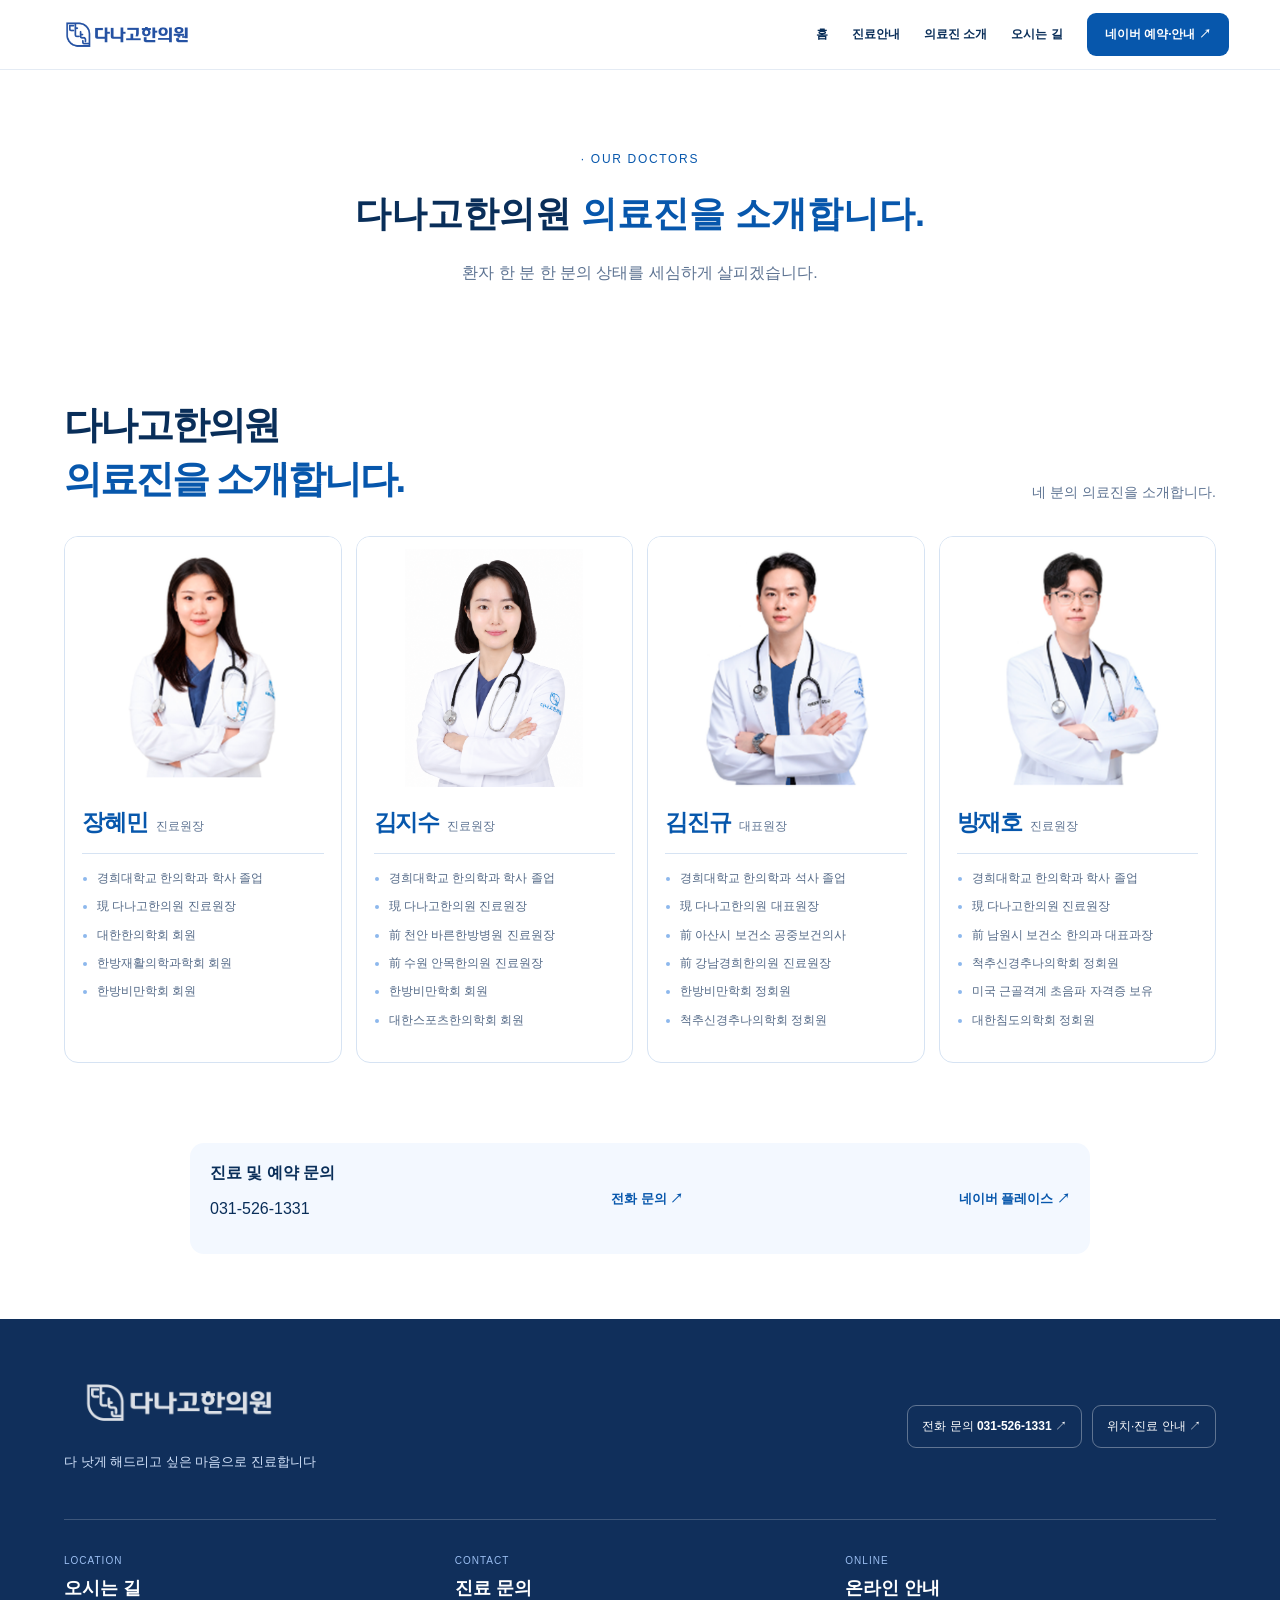
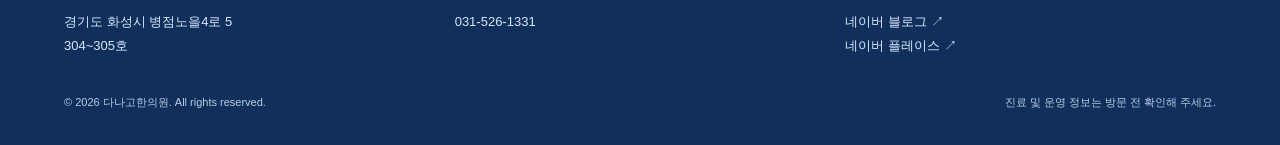
==== commit 5435885b: "Add files via upload" ====
--- a/doctors.html
+++ b/doctors.html
@@ -1,6 +1,6 @@
 <!DOCTYPE html>
 
-<html lang="ko"><head><meta charset="utf-8"/><meta content="width=device-width, initial-scale=1, viewport-fit=cover" name="viewport"/><meta content="#2454a6" name="theme-color"/><meta content="다나고한의원 의료진 소개. 장혜민, 곽종훈, 김진규, 방재호 원장의 학력 및 경력을 안내합니다." name="description"/><title>의료진 소개 | 다나고한의원</title><link rel="icon" type="image/png" sizes="512x512" href="favicon.png"/>
+<html lang="ko"><head><meta charset="utf-8"/><meta content="width=device-width, initial-scale=1, viewport-fit=cover" name="viewport"/><meta content="#2454a6" name="theme-color"/><meta content="다나고한의원 의료진 소개. 장혜민, 김지수, 김진규, 방재호 원장의 학력 및 경력을 안내합니다." name="description"/><title>의료진 소개 | 다나고한의원</title><link rel="icon" type="image/png" sizes="512x512" href="favicon.png"/>
 <link rel="apple-touch-icon" href="apple-touch-icon.png"/><link href="styles.css" rel="stylesheet"/></head><body><header class="header"><a aria-label="다나고한의원 홈" class="brand" href="index.html"><img alt="다나고한의원 로고" src="danago-logo.png"/></a><button aria-expanded="false" aria-label="메뉴 열기" class="menu-toggle"><span></span><span></span></button><nav class="nav" id="site-nav"><a href="index.html">홈</a><a href="index.html#care">진료안내</a><a aria-current="page" href="doctors.html">의료진 소개</a><a href="index.html#visit">오시는 길</a><a class="nav-cta" href="https://map.naver.com/p/search/다나고한의원%20병점" rel="noopener" target="_blank">네이버 예약·안내 ↗</a></nav></header><main class="doctors-page"><div class="doctors-page-intro"><p class="eyebrow"> · OUR DOCTORS</p><h1>다나고한의원 <em>의료진을 소개합니다.</em></h1><p>환자 한 분 한 분의 상태를 세심하게 살피겠습니다.</p></div> <section class="section doctors-section" id="doctors">
 <div class="section-kicker"><span></span><b></b></div>
 <div class="section-head doctors-head">
@@ -13,9 +13,9 @@
 <div class="doctor-info"><h3>장혜민</h3><p class="doctor-title">진료원장</p>
 <ul class="doctor-bio"><li>경희대학교 한의학과 학사 졸업</li><li>現 다나고한의원 진료원장</li><li>대한한의학회 회원</li><li>한방재활의학과학회 회원</li><li>한방비만학회 회원</li></ul></div></article>
 <article class="doctor-card">
-<div class="doctor-photo"><img alt="곽종훈 진료원장 프로필 사진" loading="lazy" src="doctor-kwak-v29.png"/></div>
-<div class="doctor-info"><h3>곽종훈</h3><p class="doctor-title">진료원장</p>
-<ul class="doctor-bio"><li>동국대학교 한의학과 학사 졸업</li><li>現 다나고한의원 진료원장</li><li>한방비만학회 회원</li><li>대한스포츠한의학회 회원</li></ul></div></article>
+<div class="doctor-photo"><img alt="김지수 진료원장 프로필 사진" loading="lazy" src="doctor-jisu-original.png"/></div>
+<div class="doctor-info"><h3>김지수</h3><p class="doctor-title">진료원장</p>
+<ul class="doctor-bio"><li>경희대학교 한의학과 학사 졸업</li><li>現 다나고한의원 진료원장</li><li>前 천안 바른한방병원 진료원장</li><li>前 수원 안목한의원 진료원장</li><li>한방비만학회 회원</li><li>대한스포츠한의학회 회원</li></ul></div></article>
 <article class="doctor-card">
 <div class="doctor-photo"><img alt="김진규 대표원장 프로필 사진" loading="lazy" src="doctor-kim-v29.png"/></div>
 <div class="doctor-info"><h3>김진규</h3><p class="doctor-title">대표원장</p>
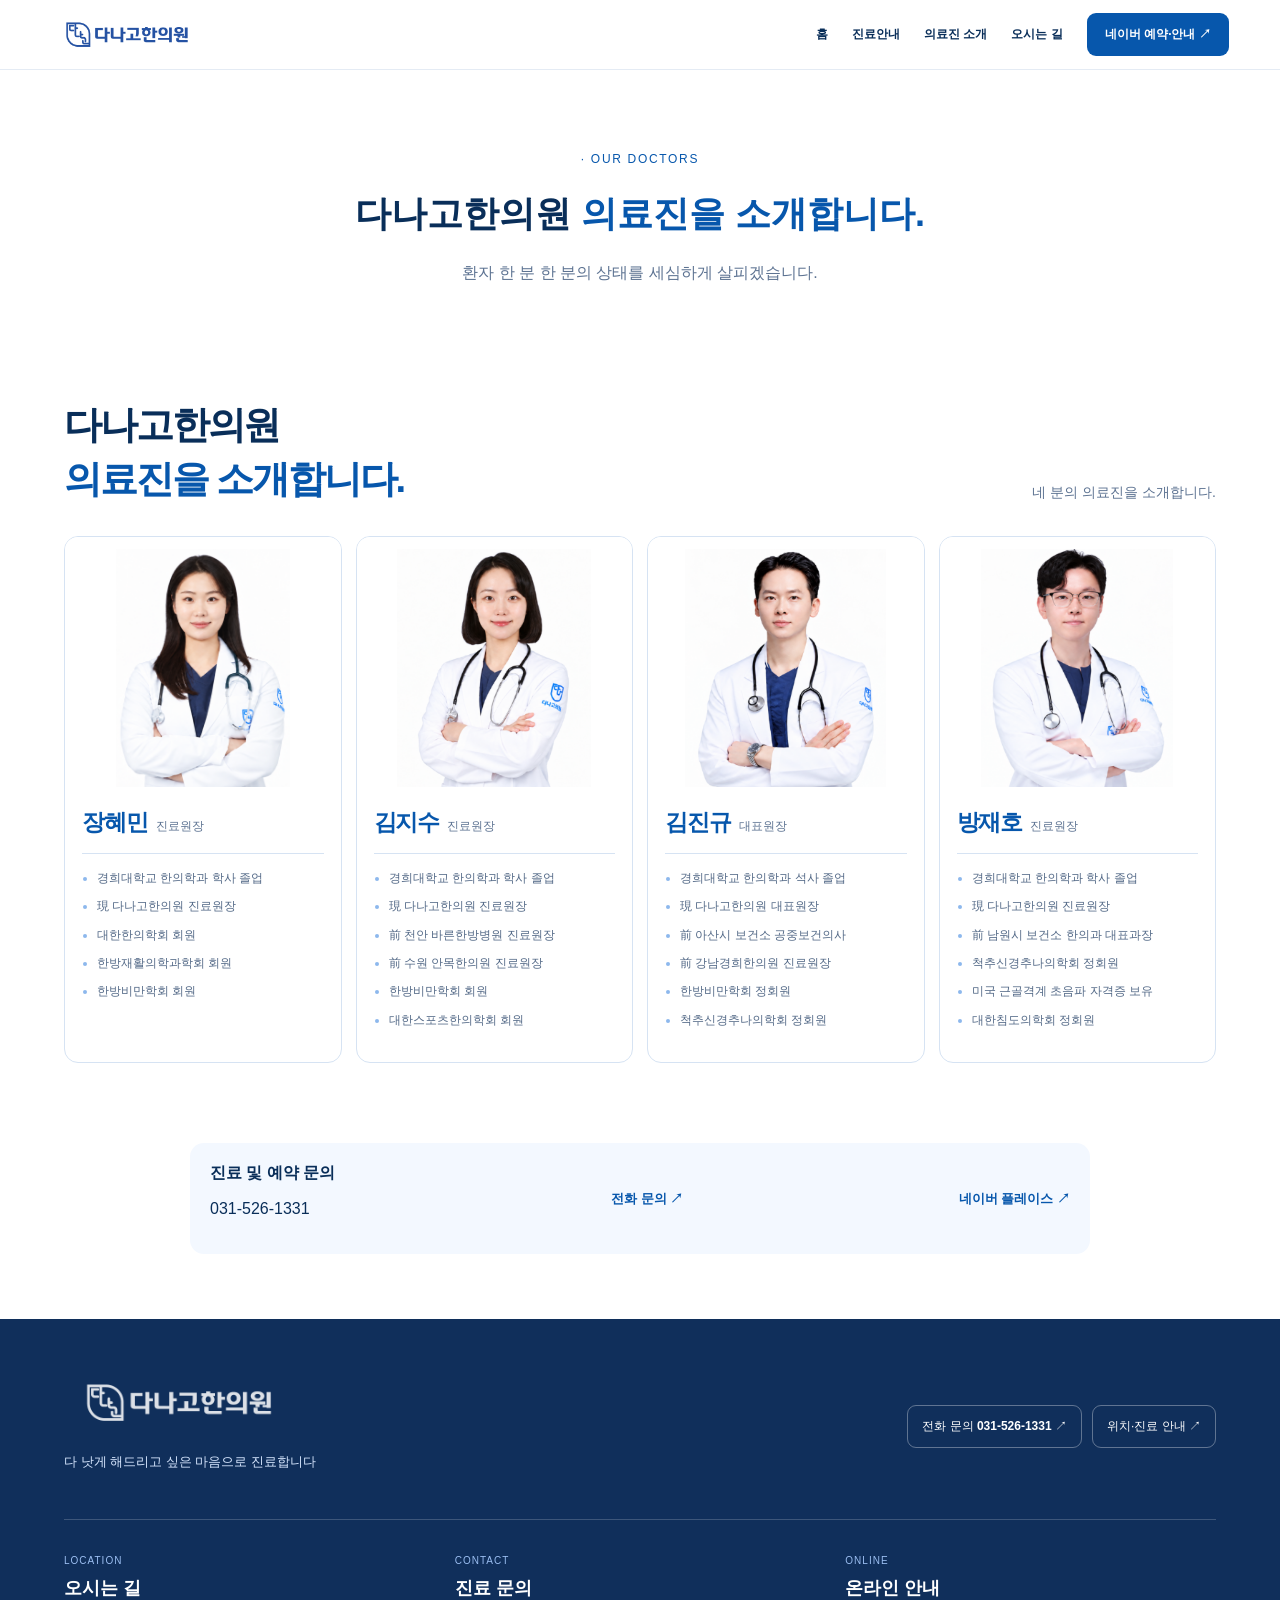
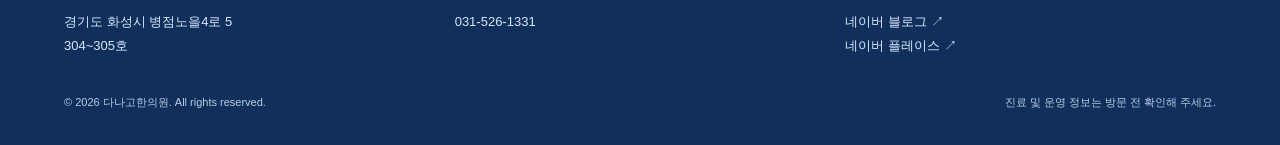
==== commit 35123171: "Add files via upload" ====
--- a/doctors.html
+++ b/doctors.html
@@ -9,11 +9,11 @@
 </div>
 <div class="doctors-grid premium-doctors-grid">
 <article class="doctor-card">
-<div class="doctor-photo"><img alt="장혜민 진료원장 프로필 사진" loading="lazy" src="doctor-jang-v29.png"/></div>
+<div class="doctor-photo"><img alt="장혜민 진료원장 프로필 사진" loading="lazy" src="doctor-jisu-original.png"/></div>
 <div class="doctor-info"><h3>장혜민</h3><p class="doctor-title">진료원장</p>
 <ul class="doctor-bio"><li>경희대학교 한의학과 학사 졸업</li><li>現 다나고한의원 진료원장</li><li>대한한의학회 회원</li><li>한방재활의학과학회 회원</li><li>한방비만학회 회원</li></ul></div></article>
 <article class="doctor-card">
-<div class="doctor-photo"><img alt="김지수 진료원장 프로필 사진" loading="lazy" src="doctor-jisu-original.png"/></div>
+<div class="doctor-photo"><img alt="김지수 진료원장 프로필 사진" loading="lazy" src="doctor-jang-v29.png"/></div>
 <div class="doctor-info"><h3>김지수</h3><p class="doctor-title">진료원장</p>
 <ul class="doctor-bio"><li>경희대학교 한의학과 학사 졸업</li><li>現 다나고한의원 진료원장</li><li>前 천안 바른한방병원 진료원장</li><li>前 수원 안목한의원 진료원장</li><li>한방비만학회 회원</li><li>대한스포츠한의학회 회원</li></ul></div></article>
 <article class="doctor-card">
